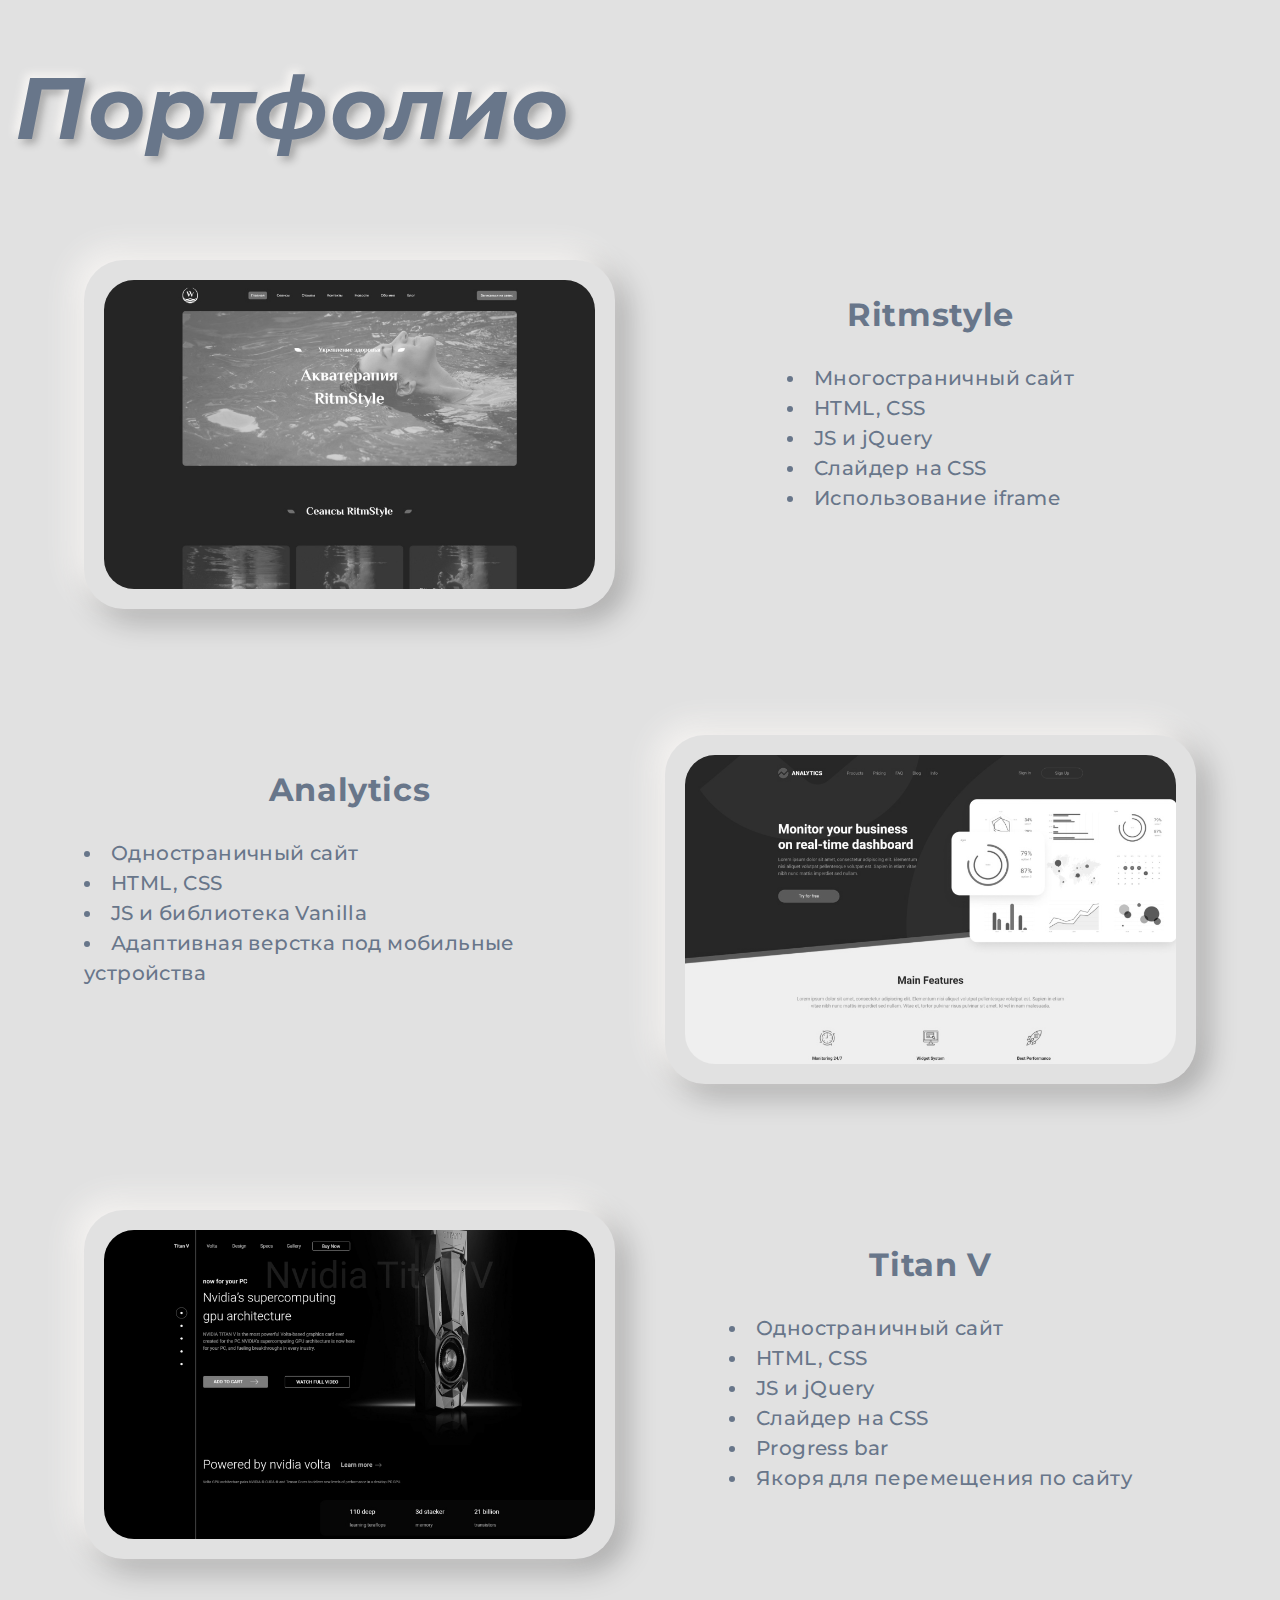
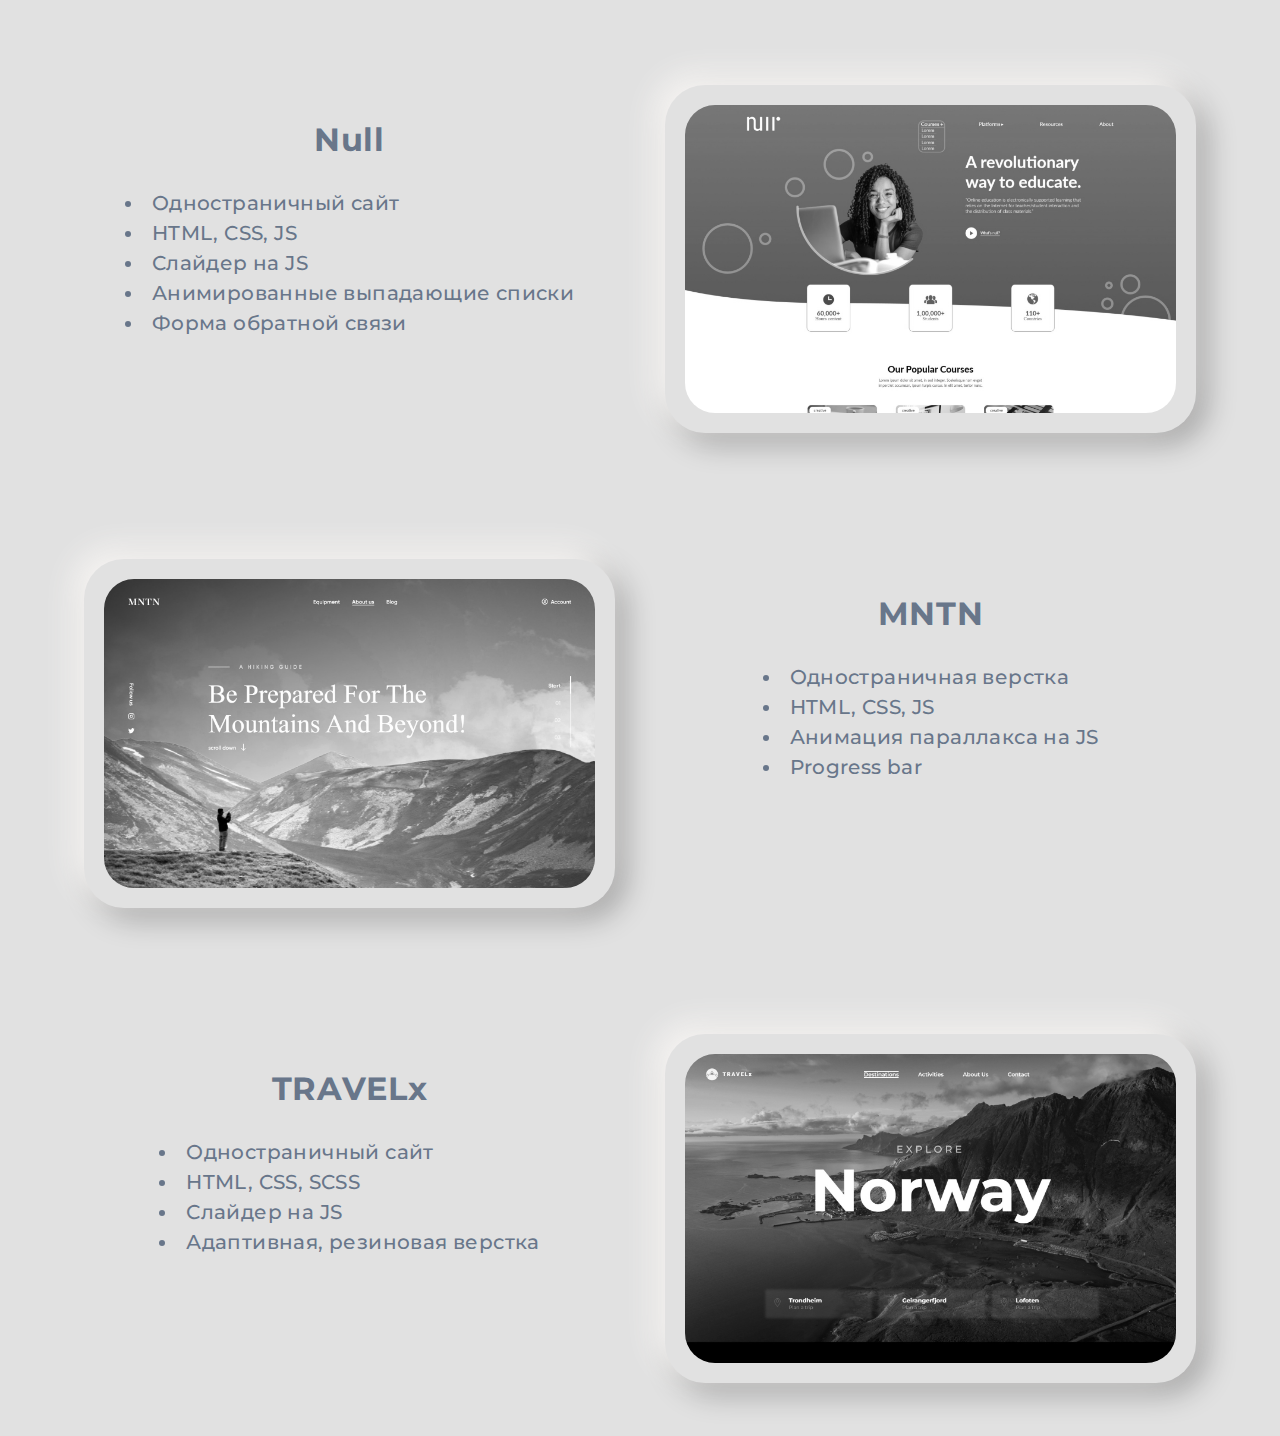
==== portf.html @ 8d1ea8f4 "add second page with portfolio" ====
<!DOCTYPE html>
<html lang="en">
<head>
    <meta charset="UTF-8">
    <link rel="stylesheet" href="css/style.css">
	<link rel="stylesheet" href="img/portfolio/style.css">
	<link rel="stylesheet" href="css/light-theme.css" id="style_theme">
	<link rel="icon" href="img/favicon.ico" type="image/x-icon">
	<link rel="preconnect" href="https://fonts.googleapis.com">
	<link rel="preconnect" href="https://fonts.gstatic.com" crossorigin>
	<link href="https://fonts.googleapis.com/css2?family=Montserrat:ital,wght@0,100;0,200;0,300;0,400;0,500;0,600;0,700;1,700&display=swap" rel="stylesheet">
	<meta name="viewport" content="width=device-width, initial-scale=1.0">
    <title>Баланюк Никита - Портфолио</title>
    <style>
        .title{
            text-align: center;
        }
        .subtitle{
            margin: 0 auto;
            text-align: left;
        }
        .subtitle li{
            list-style: inside;
        }
        .portf__desc{
            padding: 0;
            text-align: center;
            display: flex;
            flex-direction: column;
            align-items: center;
        }
        .portf__card::before{
            background: none;
        }
    </style>
</head>
<body>
    <div class="wrapper">
        <div class="container">
            <div class="portfolio">
                <div class="word">Портфолио</div>
                <div class="portf__frame">
                    <div class="portf__block">
                        <a href="https://balanyukfed.github.io/Ritmstyle/" class="portf__card" target="_blank">
                            
                        </a>
                        <div class="portf__desc">
                            <div class="title">
                                Ritmstyle
                            </div>
                            <!-- <span class="subtitle"> -->
                               <ul class="subtitle">
                                <li>Многостраничный сайт</li>
                                <li>HTML, CSS</li>
                                <li>JS и jQuery</li>
                                <li>Слайдер на CSS</li>
                                <li>Использование iframe</li>
                               </ul>
                            <!-- </span> -->
                        </div>
                    </div>
                    <div class="portf__block">
                        <a href="https://balanyukfed.github.io/Analytics/" class="portf__card" target="_blank">
        
                        </a>
                        <div class="portf__desc">
                            <div class="title">
                                Analytics
                            </div>
                            <ul class="subtitle">
                                <li>Одностраничный сайт</li>
                                <li>HTML, CSS</li>
                                <li>JS и библиотека Vanilla</li>
                                <li>Адаптивная верстка под мобильные устройства</li>
                            </ul>
                        </div>
                    </div>
                    <div class="portf__block">
                        <a href="https://balanyukfed.github.io/TitanV/" class="portf__card" target="_blank">
                            
                        </a>
                        <div class="portf__desc">
                            <div class="title">
                                Titan V
                            </div>
                            <ul class="subtitle">
                                <li>Одностраничный сайт</li>
                                <li>HTML, CSS</li>
                                <li>JS и jQuery</li>
                                <li>Слайдер на CSS</li>
                                <li>Progress bar</li>
                                <li>Якоря для перемещения по сайту</li>
                            </ul>
                        </div>
                    </div>
                    <div class="portf__block">
                        <a href="https://balanyukfed.github.io/Null/" class="portf__card" target="_blank">
                            
                        </a>
                        <div class="portf__desc">
                            <div class="title">
                                Null
                            </div>
                            <ul class="subtitle">
                                <li>Одностраничный сайт</li>
                                <li>HTML, CSS, JS</li>
                                <li>Слайдер на JS</li>
                                <li>Анимированные выпадающие списки</li>
                                <li>Форма обратной связи</li>
                            </ul>
                        </div>
                    </div>
                    <div class="portf__block">
                        <a href="" class="portf__card" target="_blank">
                            
                        </a>
                        <div class="portf__desc">
                            <div class="title">
                                MNTN
                            </div>
                            <ul class="subtitle">
                                <li>Одностраничная верстка</li>
                                <li>HTML, CSS, JS</li>
                                <li>Анимация параллакса на JS</li>
                                <li>Progress bar</li>
                            </ul>
                        </div>
                    </div>
                    <div class="portf__block">
                        <a href="https://balanyukfed.github.io/TRAVELx/" class="portf__card" target="_blank">
                            
                        </a>
                        <div class="portf__desc">
                            <div class="title">
                                TRAVELx
                            </div>
                            <ul class="subtitle">
                                <li>Одностраничный сайт</li>
                                <li>HTML, CSS, SCSS</li>
                                <li>Слайдер на JS</li>
                                <li>Адаптивная, резиновая верстка</li>
                            </ul>
                        </div>
                    </div>
                </div>
            </div>
        </div>
    </div>
<script type="text/javascript" src="js/portf.js"></script>
</body>
</html>
---- css/style.css ----
@import url("../icons/style.css");
@import url("../figures/style.css");
/* @import url("../img/portfolio/style.css"); */
*,*:before,*:after, path, circle{
	transition: background 0.6s ease, box-shadow 0.6s ease, filter 0.6s ease, stroke 0.6s ease;
}
* {
	padding: 0;
	margin: 0;
	border: 0;
	letter-spacing: 0.02em;
}
*,*:before,*:after{
	-moz-box-sizing:  border-box;
	-webkit-box-sizing:  border-box;
	box-sizing:  border-box;
}
:focus,:active{outline: none;}
a:focus,a:active{outline: none;}

nav,footer,header,aside{display: block;}

html, body{
	height: 100%;
	width: 100%;
	font-size: 100%;
	line-height: 1;
	font-style: 14px;
	-ms-text-size-adjust: 100%;
	-moz-text-size-adjust: 100%;
	-webkit-text-size-adjust: 100%;
	font-family: /*'Averta Demo PE',*/'Montserrat', sans-serif;
	font-size: 18px;
	color: #fff;
}

	input, button, textarea{font-family: inherit;}

	input::-ms-clear{display: none;}
	button{cursor: pointer;}
	button::-moz-focus-inner{padding: 0;border: 0;}
	a, a:visited{text-decoration: none;}
	a:hover{text-decoration: none;}
	ul li{list-style: none;}
	img{vertical-align: top;}

	h1,h2,h3,h4,h5,h6{font-size: inherit;font-weight: 400;}			

	.wrapper {
		min-height: 100%;
		overflow: hidden;
		font-family: 'Montserrat', sans-serif;
		font-size: 18px;
		color: var(--text-color);
		width: 100%;
		background: var(--main-color);
		z-index: 30;
	}
	.big-container{
		width: 100vw;
		height: auto;
		position: relative;
		background: var(--main-color);
		z-index: 2;
		margin-top: 100vh;
	}
	.container{
		padding: 15px 15px 0 15px;
		margin: 0 auto;
		max-width: 1440px;
		display: flex;
		position: relative;
	}

	::-webkit-scrollbar {
		width: 15px;
		background-color: var(--main-color);
		transition: background-color 0.6s ease;
	}
	::-webkit-scrollbar-thumb {
		border-radius: 5px;
		background-color: var(--contrast-color);
		transition: background-color 0.6s ease;
	}
	::-webkit-scrollbar-track {
		box-shadow: inset -3px -3px 6px var(--light-shadow-color), inset 3px 3px 6px var(--dark-shadow-color);
	  }
/*===========================Header==============================*/
header{
	width: 100%;
	height: 100vh;
	position: fixed;
	z-index: 1;
	opacity: 1;
	transition: opacity 1s ease;
}
header .container{
	align-items: center;
	justify-content: center;
	height: 100vh;
}
.logo{
	position: absolute;
	animation: logoSwap 2s ease 3s forwards;
}
.logo_shadow{
	stroke-dashoffset: 3000;
	stroke-dasharray: 3000;
	animation: logo 3s ease 0.5s forwards;
	filter: drop-shadow(-13px -13px 18px var(--light-shadow-color)) drop-shadow(18px 18px 18px var(--dark-shadow-color));
}
@keyframes logo{
	0%{
		stroke-dashoffset: 3000;
	}
	100%{
		stroke-dashoffset: 0;
	}
}
@keyframes logoSwap{
	to{
		transform: translateX(20vw);
		transition: transform 1s ease;
	}
}
.main_block{
	height: 1100px;
	width: 100%;
	background: #fff;
}
nav{
	position: fixed;
	z-index: 50;
	width: 100vw;
	height: 70px;
	display: flex;
	align-items: center;
	justify-content: end;
	padding-right: 84px;

}
.nav_link{
	max-width: 450px;
	width: 100%;
	height: fit-content;
	display: flex;
	justify-content: space-between;
	align-items: center;
	flex-grow: 1;
	opacity: 0;
	visibility: hidden;
	animation: nav_animation 2s ease 3s forwards;
}
.nav_active{
	box-shadow: 
	-2px -3px 8px var(--light-shadow-color), 
	4px 4px 7px var(--dark-shadow-color), 
	inset 0px 0px 0px var(--light-shadow-color-hidden), 
	inset 0px 0px 0px var(--dark-shadow-color-hidden);
	background: var(--main-color);
}
@keyframes nav_animation{
	to{
		opacity: 1;
		visibility: visible;
	}
}
.nav_link>div:not(:last-child){
	cursor: pointer;
	color: var(--text-color);
	font-weight: 600;
	display: block;
	position: relative;
	transition: all 0.6s ease;
	overflow: hidden;
	width: fit-content;
	padding: 4px 8px;
	background: var(--main-color);
	box-shadow: 
	-2px -3px 8px var(--light-shadow-color), 
	4px 4px 7px var(--dark-shadow-color), 
	inset 0px 0px 0px var(--light-shadow-color-hidden), 
	inset 0px 0px 0px var(--dark-shadow-color-hidden);
	border-radius: 10px;
	height: 30px;
	line-height: 22px;
}
.nav_link>div:not(:last-child):hover{
	color: var(--contrast-color);
	box-shadow: 
	0px 0px 0px var(--light-shadow-color-hidden), 
	0px 0px 0px var(--dark-shadow-color-hidden), 
	inset -2px -2px 3px var(--light-shadow-color), 
	inset 2px 2px 3px var(--dark-shadow-color);
}
#theme{
	display: flex;
	position: relative;
	width: 67px;
	height: 30px;
	align-items: center;
	background: var(--main-color);
	border-radius: 10px;
	box-shadow: 
	inset -2px -2px 2px var(--light-shadow-color), 
	inset 2px 2px 2px var(--dark-shadow-color);
}
#theme::after{
	content: '';
	margin: 0 auto;
	width: 53px;
	height: 6px;
	background: var(--main-color);
	border-radius: 10px;
	box-shadow: 
	inset -2px -2px 2px var(--light-shadow-color), 
	inset 2px 2px 2px var(--dark-shadow-color);
}
.theme__btn{
	display: flex;
	align-items: center;
	justify-content: center;
	position: absolute;
	height: 100%;
	width: 30px;
	left: 0%;
	border-radius: 10px;
	background: var(--main-color);
	box-shadow: 
	inset 3px 3px 4px var(--light-shadow-color), 
	inset -3px -3px 4px var(--dark-shadow-color);
	z-index: 3;
	transition: all 0.6s ease;
	cursor: pointer;
}
.social{
	display: flex;
	flex-direction: column;
	position: fixed;
	right: 61px;
	top: 50%;
	transform: translateY(-50%);
	justify-content: center;
	align-items: center;
	z-index: 3;
}
.social a:not(:last-child){
	margin-bottom: 25px;
}
.social a svg{
	transition: all .5s ease;
	filter: drop-shadow(-2px -2px 2px var(--light-shadow-color)) drop-shadow(2px 2px 2px var(--dark-shadow-color));
}
.header_info{
	position: absolute;
	height: auto;
	left: 56px;
	z-index: 2;
}
.header_info span{
	font-weight: 700;
	font-size: 24px;
	line-height: 29px;
	color: var(--contrast-color);
	margin-left: 3px;
}
.header_info span:nth-child(3){
	font-weight: 500;
	color: var(--text-color);
	display: block;
	margin-top: 10px;
	font-size: 20px;
}
.header_info h1{
	font-weight: 700;
	font-size: 64px;
	opacity: 95%;
	text-align: left;
	line-height: 78px;
	color: var(--text-color);
}
.button_header{
	cursor: pointer;
    width: max-content;
    height: 44px;
    padding-right: 25px;
	background:  var(--main-color);
	box-shadow: 
	-4px -5px 14px var(--light-shadow-color), 
	7px 7px 14px var(--dark-shadow-color),
	inset 0px 0px 0px var(--light-shadow-color-hidden), 
	inset 0px 0px 0px var(--dark-shadow-color-hidden);
	border-radius: 15px;
	position: relative;
	top: 46px;
	transition: all 0.6s ease;
	display: flex;
	align-items: center;
}
.header_info .header_info_block{
	opacity: 0;
	animation: nav_animation 2s ease-in-out 4s forwards;
}
.button_header span{
	display: block;
	font-size: 15px;
	font-weight: 700;
	margin-left: 15px;
	line-height: 44px;
	color: var(--text-color);
}
.button_header:hover, .button_header:active{
	box-shadow:
	0px 0px 0px var(--light-shadow-color-hidden), 
	0px 0px 0px var(--light-shadow-color-hidden), 
	inset -3px -3px 5px var(--light-shadow-color), 
	inset 3px 3px 5px var(--dark-shadow-color);
}
.button_header:hover .icon_arrow-next{
	transform: translateX(10px);
}
.figures{
	width: 100%;
	height: 100vh;
	position: absolute;
	opacity: 0;
	animation: nav_animation 2s ease 3.5s /*13.5s*/ forwards;
}
.figure{
	position: absolute;
	z-index: 0;
	transition: ease;
}
.figure:nth-child(1){
	top: 10%;
	left: 15%;
	color: var(--contrast-color);
}
.figure:nth-child(2){
	top: 40%;
	left: 60%;
}
.figure:nth-child(3){
	top: 23%;
	left: 90%;
	color: var(--contrast-color);
}
.figure:nth-child(4){
	top: 89%;
	left: 10%;
}
.figure:nth-child(5){
	top: 5%;
	left: 50%;
}
.figure:nth-child(6){
	top: 67%;
	left: 80%;
	color: var(--contrast-color);
}
.figure:nth-child(7){
	top: 80%;
	left: 40%;
}
.figure:nth-child(8){
	top: 95%;
	left: 90%;
	
}
.figure:nth-child(9){
	top: 40%;
	left: 40%;
	color: var(--contrast-color);
}
.figure:nth-child(10){
	top: 50%;
	left: 5%;
	color: var(--contrast-color);
}

	/*===============================================================*/
	.main_block{
		width: 100%;
		height: 100%;
		z-index: 2;
		background: var(--main-color);
		display: flex;
		flex-direction: column;
		align-items: center;
	}
	/*===============================================================*/

	/*==========================About me=============================*/
	.aboutMe{
		width: 100%;
		height: 1500px;
		position: relative;
	}
	.word{
		transition: 1s ease;
		opacity: 0;
		margin-top: 50px;
		font-style: italic;
		font-size: calc(4*var(--ratio));
		font-weight: 700;
		color: var(--text-color);
		text-shadow: -4px -4px 8px var(--light-shadow-color), 4px 4px 8px var(--dark-shadow-color);
	}
	@keyframes word1_anim{
		to{
			stroke-dashoffset: 0;
		}
	}
	.photo{
		width: 238px;
		height: 238px;
		background: var(--main-color);
		border-radius: 50%;
		margin: 20px auto 0px;
		z-index: 4;
		position: relative;
		overflow: hidden;
		opacity: 0;
		box-shadow:
		0px 0px 0px var(--light-shadow-color), 
		0px 0px 0px var(--dark-shadow-color);
}
	
	.photo img{
		width: 88%;
		position: absolute;
		bottom: -8%;
		left: 50%;
		transform: translateX(-50%);
	}
	.card{
		background: var(--main-color);
		backdrop-filter: blur(8px);
		border-radius: 30px;
		z-index: 3;
		display: flex;
		flex-direction: column;
		align-items: center;
		padding: 0 47px 35px 47px;
		position: absolute;
		font-size: 20px;
		line-height: 30px;
		font-weight: 500;
		transition: opacity 1s ease, background 0.6s ease, box-shadow 0.6s ease;
		opacity: 0;
		box-shadow: 
		inset 0px 0px 0px var(--light-shadow-color), 
		inset 0px 0px 0px var(--dark-shadow-color);
	}
	.pers_inf{
		max-width: 555px;
		height: 457px;
		left: 93px;
		top: 430px;
	}
	.title{
		margin-top: 35px;
		font-weight: 700;
		font-size: 32px;
		line-height: 39px;
		text-align: center;
		margin-bottom: 29px;
	}
	.card span{
		margin-bottom: 30px;
	}
	.card li{
		line-height: 30px;
		font-weight: 500;
	}
	.card li:not(:last-child){
		margin-bottom: 30px;
	}
	.me{
		max-width: 555px;
		height: 398px;
		/* height: auto; */
		right: 93px;
		top: 630px;
	}
	.solid_vert{
		width: 16px;
		height: 322px;
		background: var(--main-color);
		margin: 0 auto;
		z-index: 4;
		position: absolute;
		left: 50%;
		top: 595px;
		transform: translateX(-50%);
		border-radius: 20px;
		box-shadow: 
		inset -4px -4px 8px var(--light-shadow-color), 
		inset 4px 4px 8px var(--dark-shadow-color);
	}
	.solid_hor{
		position: absolute;
		width: 30vw;
		height: 16px;
		top: -60px;
		z-index: 4;
		left: 50%;
		transform: translateX(-50%);
		background: var(--main-color);
		border-radius: 20px;
		box-shadow: 
		inset -4px -4px 8px var(--light-shadow-color), 
		inset 4px 4px 8px var(--dark-shadow-color);
	
	}
	.skills.card{
		height: fit-content;
		width: fit-content;
		left: 50%;
		transform: translateX(-50%);
		top: 730px;
		padding: 0 40px 20px 40px;
		position: relative;
	}
	.skills .title{
		width: 100%;
		display: block;
		white-space: nowrap;
	}
	.about_list{
		display: flex;
		justify-content: space-between;
		width: 100%;
		gap: 5vw;
	}
	.back_about:first-child{
		opacity: 90%;
		position: absolute;
		right: -500px;
		top: 500px;
	}
	.back_about:nth-child(2){
		opacity: 90%;
		position: absolute;
		left: -280px;
		top: 350px;
	}
	@media (min-width: 481px) and (max-width: 1440px){
		.aboutMe{
			height: fit-content;
		}
		.for_adopt{
			display: flex;
			flex-direction: column;
			width: 80%;
			margin: 20px auto 0;
			align-items: center;
		}
		.card{
			position: static;
			margin-bottom: 30px;
			height: fit-content;
			width: fit-content;
		}
		.skills.card{
			transform: translate(0);
			position: static;
		}
		.solid_vert,.solid_hor{
			display: none;
		}
	}
	@media (min-width: 481px) and (max-width: 990px){
		.skills .title {
			white-space: inherit;
		}
		.skills ul:first-child {
			margin-right: 14px;
		}	
	}
	@media (max-width: 480px){
		.aboutMe{
			margin-top: 0px;
			height: fit-content;
		}
		/* .word{
			transform: scale(0.5);
			margin-left: -120px;
			margin-top: 0px;
		} */
		.for_adopt{
			display: flex;
			flex-direction: column;
			width: 80%;
			margin: 0 auto;
			align-items: center;
		}
		.card{
			position: static;
			margin-bottom: 30px;
		}
		.skills.card{
			transform: translateX(0);
			top: 0;
			left: auto;
		}
		.solid_vert,.solid_hor, .me{
			display: none;
		}
		.photo{
			width: 180px;
			height: 180px;
			margin-bottom: 20px;
		}
		.card{
			height: fit-content;
			font-size: 16px;
			padding: 0 30px 35px 30px;
		}
		.card .title{
			font-size: 24px;
			line-height: 130%;
			margin: 20px 0px 25px 0;
		}
		.card span{
			margin-bottom: 15px;
			text-align: center;
			line-height: 140%
		}
		.card li {
			line-height: 140%;
			font-weight: 500;
		}
		.card li:not(:last-child) {
			margin-bottom: 15px;
		}
		.tringle_about{
			position: absolute;
			top: 32%;
			left: -60%;
			z-index: 1;
		}
		.tringle_about img{
			transform: scale(0.7) rotate(20deg);
		}
		.circle_about{
			position: absolute;
			top: 45%;
			right: -60%;
			z-index: 1;
		}
		.circle_about img{
			transform: scale(0.5);
		}
		.skills.card {
			height: fit-content;
			width: fit-content;
		}
		.skills .title {
			white-space: inherit;
		}
		.about_list {
			flex-direction: column;
		}
		.skills ul:first-child {
			margin-bottom: 14px;
		}	
	}
	/*===============================================================*/

	/*==========================Qualities============================*/
	.qualities{
		position: relative;
		margin-top: 50px;
		padding: 0px 0px 100px;
		height: fit-content;
		width: 100%;
		display: flex;
		flex-direction: column;
		align-items: center;
		justify-content: start;
	}
	.qualities::before,.qualities::after{
		content: '';
		position: absolute;
		bottom: 0;
		right: 0;
		width: 60vw;
		height: 13px;
		border-radius: 10px;
		box-shadow: 
		-5px -5px 10px var(--light-shadow-color), 
		5px 5px 10px var(--dark-shadow-color);
	}
	.qualities::before{
		top: 0;
		left: 0;
	}
	.qualities__blocks{
		width: 100%;
		height: 1000px;
		margin-top: 60px;
		padding: 0 200px;
		display: flex;
		flex-direction: column;
		align-items: center;
	}
	.qualities__block{
		width: 100%;
		height: calc(100% / 3);
		display: flex;
		align-items: start;
		justify-content: start;
		margin-top: 20px;
		margin-bottom: 20px;
		position: relative;
	}
	.qualities__block:nth-child(2n)>.qualities__figure{
		left: auto;
		right: 0;
	}
	.qualities__block:nth-child(2n)>.qualities__img{
		left: auto;
		right: 240px;
	}
	.qualities__block:nth-child(2n)>.qualities__info{
		left: auto;
		right: -120px;
	}
	.qualities__block:last-child>.qualities__img{
		top: 125px;
		left: 250px;
	}
	.qualities__img{
		opacity: 0;
		position: absolute;
		top: 110px;
   		left: 240px;
		filter: drop-shadow(-4px -4px 4px var(--light-shadow-color)) drop-shadow(4px 4px 4px var(--dark-shadow-color));
		transition: opacity ease 0.6s 1s;
	}
	.qualities__figure{
		position: absolute;
		left: 0;
		top: 0;
		stroke-dashoffset: 700;
		stroke-dasharray: 700;
		/* animation: qualities 2s ease 3s forwards; */
		filter: drop-shadow(-10px -10px 10px var(--light-shadow-color)) drop-shadow(10px 10px 10px var(--dark-shadow-color));
	}
	.qualities__info{
		opacity: 0;
		position: absolute;
		left: -120px;
    	top: 130px;
		width: 295px;
		height: auto;
		transition: opacity ease 0.6s 1s;
	}
	.qualities__title{
		font-weight: 700;
		font-size: 32px;
		/* font-size: calc(1.5 * var(--ratio)); */
		text-align: center;
		margin-bottom: 15px;
	}
	.qualities__subtitle{
		font-weight: 500;
		font-size: 20px;
		/* font-size: calc(1 * var(--ratio)); */
		text-align: center;
		line-height: 30px;
	}

	@keyframes qualities{
		0%{
			stroke-dashoffset: 700;
		}
		100%{
			stroke-dashoffset: 0;
		}
	}
	
/*===============================================================*/

/*==========================Portfolio============================*/
.portfolio{
	width: 100%;
	height: auto;
}
.portf__frame{
	margin: 55px auto 0;
	width: 100%;
	height: auto;
	position: relative;
	display: flex;
	flex-direction: column;
	align-items: center;
	gap: 20px;
}
.portf__block{
	width: 100%;
	padding: 53px 69px;
	display: flex;
	flex: 1 1 100%;
	justify-content: space-between;
	align-items: start;
	flex-wrap: nowrap;
	gap: 50px;
	transition: opacity 1s ease;
	opacity: 0;
}
.portf__block:nth-child(2n)>.portf__card{
	order: 1;
}
.portf__card{
	width: 50%;
	height: calc(16*var(--ratio));
	/* height: 390px; */
	background: var(--main-color);
	border-radius: 40px;
	position: relative;
	box-shadow: 
	0px 0px 0px var(--light-shadow-color), 
	0px 0px 0px var(--dark-shadow-color);
	transition: box-shadow 0.6s ease, opacity 1s ease, background 0.6s ease;
	opacity: 0;
	
}
.portf__card::before,
.portf__card::after{
	content: '';
	top: 15px;
	bottom: 15px;
	left: 15px;
	right: 15px;
	position: absolute;
	background: var(--main-color);
	z-index: 12;
	display: flex;
	justify-content: center;
	align-items: center;
	opacity: 1;
    transition: opacity 0.6s ease 15s, background 0.6s ease, filter 0.6s ease;
}
.portf__card::after{
	z-index: 10;
	/* background: var(--contrast-color); */
	filter: grayscale(1);
	border-radius: 30px;
	top: 20px;
	bottom: 20px;
	left: 20px;
	right: 20px;
}
.portf__block:nth-child(1) .portf__card::after{
	background-image: url("../img/portfolio/img1.jpeg");
	background-size: cover;
}
.portf__card:hover::after{
	filter: grayscale(0.2);
}
.portf__block:nth-child(2) .portf__card::after{
	background: url("../img/portfolio/img2.jpeg");
	background-size: cover;
}
.portf__block:nth-child(3) .portf__card::after{
	background: url("../img/portfolio/img3.jpeg");
	background-size: cover;
}
.portf__block:nth-child(4) .portf__card::after{
	background: url("../img/portfolio/img4.jpeg");
	background-size: cover;
}
.portf__block:nth-child(5) .portf__card::after{
	background: url("../img/portfolio/img5.jpeg");
	background-size: cover;
}
.portf__block:nth-child(6) .portf__card::after{
	background: url("../img/portfolio/img6.jpeg");
	background-size: cover;
}

.portf__card:hover::before {
	cursor: pointer;
	opacity: 0;
	transition: 0.5s ease;
	/* background: var(--contrast-color);
	mix-blend-mode: multiply; */
}

.portf__desc{
	width: 50%;
	padding: 0 5vw;
	text-align: center;
}
.subtitle{
	font-size: 20px;
	line-height: 30px;
	font-weight: 500;
}
.portf__frame .button_header{
	top: 0;
	margin-top: 20px;
}
/*=============================================================*/

/*=========================Effects=============================*/
.effects{
	width: 100%;
	height: auto;
	position: relative;
}
.effects__block{
	display: flex;
	margin: 55px 0;
	padding: 10px 50px;
	flex: 1 1 100%;
	justify-content: space-between;
	align-items: flex-start;
	gap: 20px;
	text-align: center;
}
.effects__desc{
	width: 100%;
	/* margin-top: 100px; */
	padding: 0 5vw 0 0;
	display: flex;
    flex-direction: column;
    align-items: center;
	gap: 4vh;
}
.effects__desc .title{
	margin-bottom: 0;
}
.effects__desc .button_header{
	top: 0;
}
.effects__cards{
	width: 100%;
	height: auto;
	/* background: var(--contrast-color ); */
	display: flex;
	flex-wrap: wrap;
	border-radius: 25px;
	overflow: hidden;
	box-shadow: 
	-15px -15px 30px var(--light-shadow-color), 
	15px 15px 30px var(--dark-shadow-color);
	transition: background 0.6s ease, box-shadow 0.6s ease;
	position: relative;
}
.effects__card{
	width: calc(100% / 5);
    height: calc(var(--ratio) * 20 / 5);
	background: var(--main-color);
	opacity: 1;
	transition: opacity 4s ease 8s, background 0.6s ease;
	position: relative;
	z-index: 5;
}
.effects__card:hover{
	opacity: 0;
	transition: 0s ease;
}
.effects__card::before{
	content: '';
	position: absolute;
	left: 50%;
	top: 50%;
	width: 0.1vmax;
	height: 1.3vmax;
	background: var(--text-color);
	border-radius: 10px;
	transform: translate(-50%,-50%);
}
.effects__card::after{
	content: '';
	position: absolute;
	left: 50%;
	top: 50%;
	width: 1.3vmax;
	height: 0.1vmax;
	background: var(--text-color);
	border-radius: 10px;
	transform: translate(-50%,-50%);
}
canvas{
	width: 100%;
	height: 100%;
	top: 0;
	left: 0;
	right: 0;
	bottom: 0;
	position: absolute;
  background: var(--contrast-color);
  z-index: 3;
}
/*=============================================================*/

/*==========================Social=============================*/
.social__blocks{
	margin-top: 100px;
	width: 100vw;
	height: calc(100vh - 150px);
	display: flex;
	align-items: start;
	justify-content: center;
	flex-wrap: wrap;
	position: relative;
	z-index: 30;
	overflow: hidden;
}
.social__block{
	width: calc(100vw + 10px);
	height: calc(100% / 4);
	padding: 0px 30vw 0px;
	display: flex;
	align-items: center;
	justify-content: start;
	position: relative;
	background: var(--main-color);
	box-shadow: 
	inset -8px -8px 20px var(--light-shadow-color), 
	inset 8px 8px 20px var(--dark-shadow-color);
	cursor: auto;
}
.social__block:nth-child(2n){
	justify-content: end;
}
.social__img_hover{
	height: calc((100vh - 200px) / 4 - 40px);
	width: calc((100vh - 200px) / 4 - 40px);
	display: flex;
	align-items: center;
	justify-content: center;
	background: var(--main-color);
	box-shadow: 
	0px 0px 0px var(--light-shadow-color), 
	0px 0px 0px var(--dark-shadow-color);
	border-radius: 25px;
}
.social__img_hover:hover{
	box-shadow: 
	-5px -5px 14px var(--light-shadow-color),
	7px 7px 10px var(--dark-shadow-color);
	cursor: pointer;
}
.social__img{
	position: relative;
	width: auto;
	height: 80%;
}

.social__block::before{
	content: '';
	width: 100%;
	height: 100%;
	top: 0;
	left: auto;
	right: 0;
	display: block;
	position: absolute;
	background: var(--main-color);
	z-index: 20;
	transition: 0.8s ease;
}
.social__block:nth-child(2n-1)::before{
	content: '';
	width: 100%;
	height: 100%;
	top: 0;
	left: 0;
	right: auto;
}
.social__block:nth-child(2n).social__block_active::before{
	width: 0%;
	left: 0;
}
.social__block:nth-child(2n-1).social__block_active::before{
	width: 0%;
	right: 0;
	left: auto;
}
@keyframes social__animation{
	to{
		transform: translateX(0px);
	}
}

/*===========================================================*/

/*=========================Footer============================*/
footer{
	margin-top: 30px;
	background: var(--main-color);
	width: 100%;
	height: fit-content;
	z-index: 1;
	padding: 70px 0px 46px;
	position: relative;
}
footer::before{
	content: '';
	position: absolute;
	display: block;
	top: 20px;
	left: 0;
	width: 105%;
	height: 20px;
	z-index: 10;	
	box-shadow: 
	inset -5px -5px 10px var(--light-shadow-color), 
	inset 5px 5px 15px var(--dark-shadow-color);
	background: var(--main-color);
}
footer .container{
	flex-direction: column;
	justify-content: space-between;
	align-items: center;
	height: 100%;
}
.footer_social{
	display: flex;
	width: 27%;
	justify-content: space-between;
}
#footer_data{
	color: var(--text-color);
	font-size: 18px;
	text-align: center;
	font-weight: 600;
	margin-bottom: 25px;
}

@media (max-width: 1240px) {
	.qualities__title, .title{
		font-size: calc(1.7 * var(--ratio));
	}
	/* .qualities__subtitle{
		font-size: calc(1 * var(--ratio));
	} */
	.portf__block{
		flex-direction: column;
		align-items: center;
		padding: calc(1 * var(--ratio));
	}
	.portf__card{
		order: 1;
		width: calc(33 * var(--ratio));
		height: calc(20 * var(--ratio));
	}
	.portf__desc{
		width: 90%;
		padding: 0;
	}
}

@media (max-width: 960px){
	.effects__block{
		flex-direction: column;
	}
	.effects__desc{
	width: 100%;
	}
	.portf__card.portf_portf1:before{
		font-size: calc(9 * var(--ratio)) !important;
	}
	.portf__card.portf_portf2:before,
	.portf__card.portf_portf3:before{
		font-size: calc(6 * var(--ratio)) !important;
	}
}


@media (max-width: 600px){
	.qualities__blocks{
		padding: 0px 3vw;
		height: 100%;
		min-height: 800px;
		max-height: 1000px;
	}
	.qualities__block{
		justify-content: center;
		flex: 1 0;
	}

	.qualities__figure{
		width: calc(20 * var(--ratio));
		/* height: calc(20 * var(--ratio)); */
		left: auto;
		top: auto;
		right: auto !important;
	}
	.qualities__block:nth-child(2n)>.qualities__img{
		left: auto;
		right: 52vw;
		top: 53%;
	}
	.qualities__block:last-child>.qualities__img{
		top: 53%;
		left: 52vw;
	}
	.qualities__img{
		top: 53%;
		left: 53vw;
		width: calc(4.5 * var(--ratio));
		height: calc(4.5 * var(--ratio));
	}
	.qualities__info{
		position: relative;
		left: 10px !important;
		right: 0 !important;
		top: 50px;
	}
	.qualities__subtitle{
		display: none;
	}
	
}

@media (max-width: 480px){
	@keyframes logoSwap{
		to{
			transform: translateX(0%) translateY(-30vh) scale(0.6);
			transition: transform 2s ease;
			opacity: 0.8;
		}	
		}
		.social,nav{
			display: none;
		}
		.header_info{
			top: 35vh;
			left: 50vw;
			transform: translateX(-50%);
		}
		.header_info .header_info_block{
			opacity: 0;
			animation: nav_animation 2s ease-in-out 3.5s forwards,
			header_info_animation 2s ease 3s forwards;
		}

		.portf__card{
			width: 90vw;
			height: 60vw;
		}
		.portf__card.portf_portf1:before{
			font-size: 26vw !important;
		}
		.portf__card.portf_portf2:before,
		.portf__card.portf_portf3:before{
			font-size: 16vw !important;
		}
	}
---- img/portfolio/style.css ----
@font-face {
  font-family: 'portfolio';
  src:  url('fonts/portfolio.eot?m8onym');
  src:  url('fonts/portfolio.eot?m8onym#iefix') format('embedded-opentype'),
    url('fonts/portfolio.ttf?m8onym') format('truetype'),
    url('fonts/portfolio.woff?m8onym') format('woff'),
    url('fonts/portfolio.svg?m8onym#portfolio') format('svg');
  font-weight: normal;
  font-style: normal;
  font-display: block;
}

.portf_portf1:before,
.portf_portf2:before,
.portf_portf3:before {
  /* use !important to prevent issues with browser extensions that change fonts */
  font-family: 'portfolio' !important;
  speak: never;
  font-style: normal;
  font-weight: normal;
  font-variant: normal;
  text-transform: none;
  line-height: 1;
    z-index: 12;

  /* Better Font Rendering =========== */
  -webkit-font-smoothing: antialiased;
  -moz-osx-font-smoothing: grayscale;
}

.portf__card.portf_portf1:before {
  content: "\e900";
  color: var(--text-color);
  font-size: 160px;
  /* font-size: calc(8 * var(--ratio)); */
}
.portf__card.portf_portf2:before {
  content: "\e901";
  color: var(--text-color);
   font-size: 100px;
   left: 20px;
   /* font-size: calc(5 * var(--ratio)); */
}
.portf__card.portf_portf3:before {
  content: "\e902";
  color: var(--text-color);
   font-size: 100px;
   /* font-size: calc(5 * var(--ratio)); */
}
---- css/light-theme.css ----
:root {
	--main-color: #e1e1e1 /*#E8E4E3 #E8EBED #EBF3FF*/;
	--text-color: #68768A;
	--placeholder-color: #A0ACBD;
	--contrast-color: #FF8A00;
	--dark-shadow-color: #0000004b /*#B4C1D5*/;
	--light-shadow-color:/*#faf9f8*/ #F8F6F4 /*#FFFFFF*/;
	--dark-shadow-color-hidden: #B4C1D500;
	--light-shadow-color-hidden: #FFFFFF00;
	--ratio: calc(1vh + 1vw);
	--border: #D7D1CF;
	--border-light: #D7D1CF99;
}
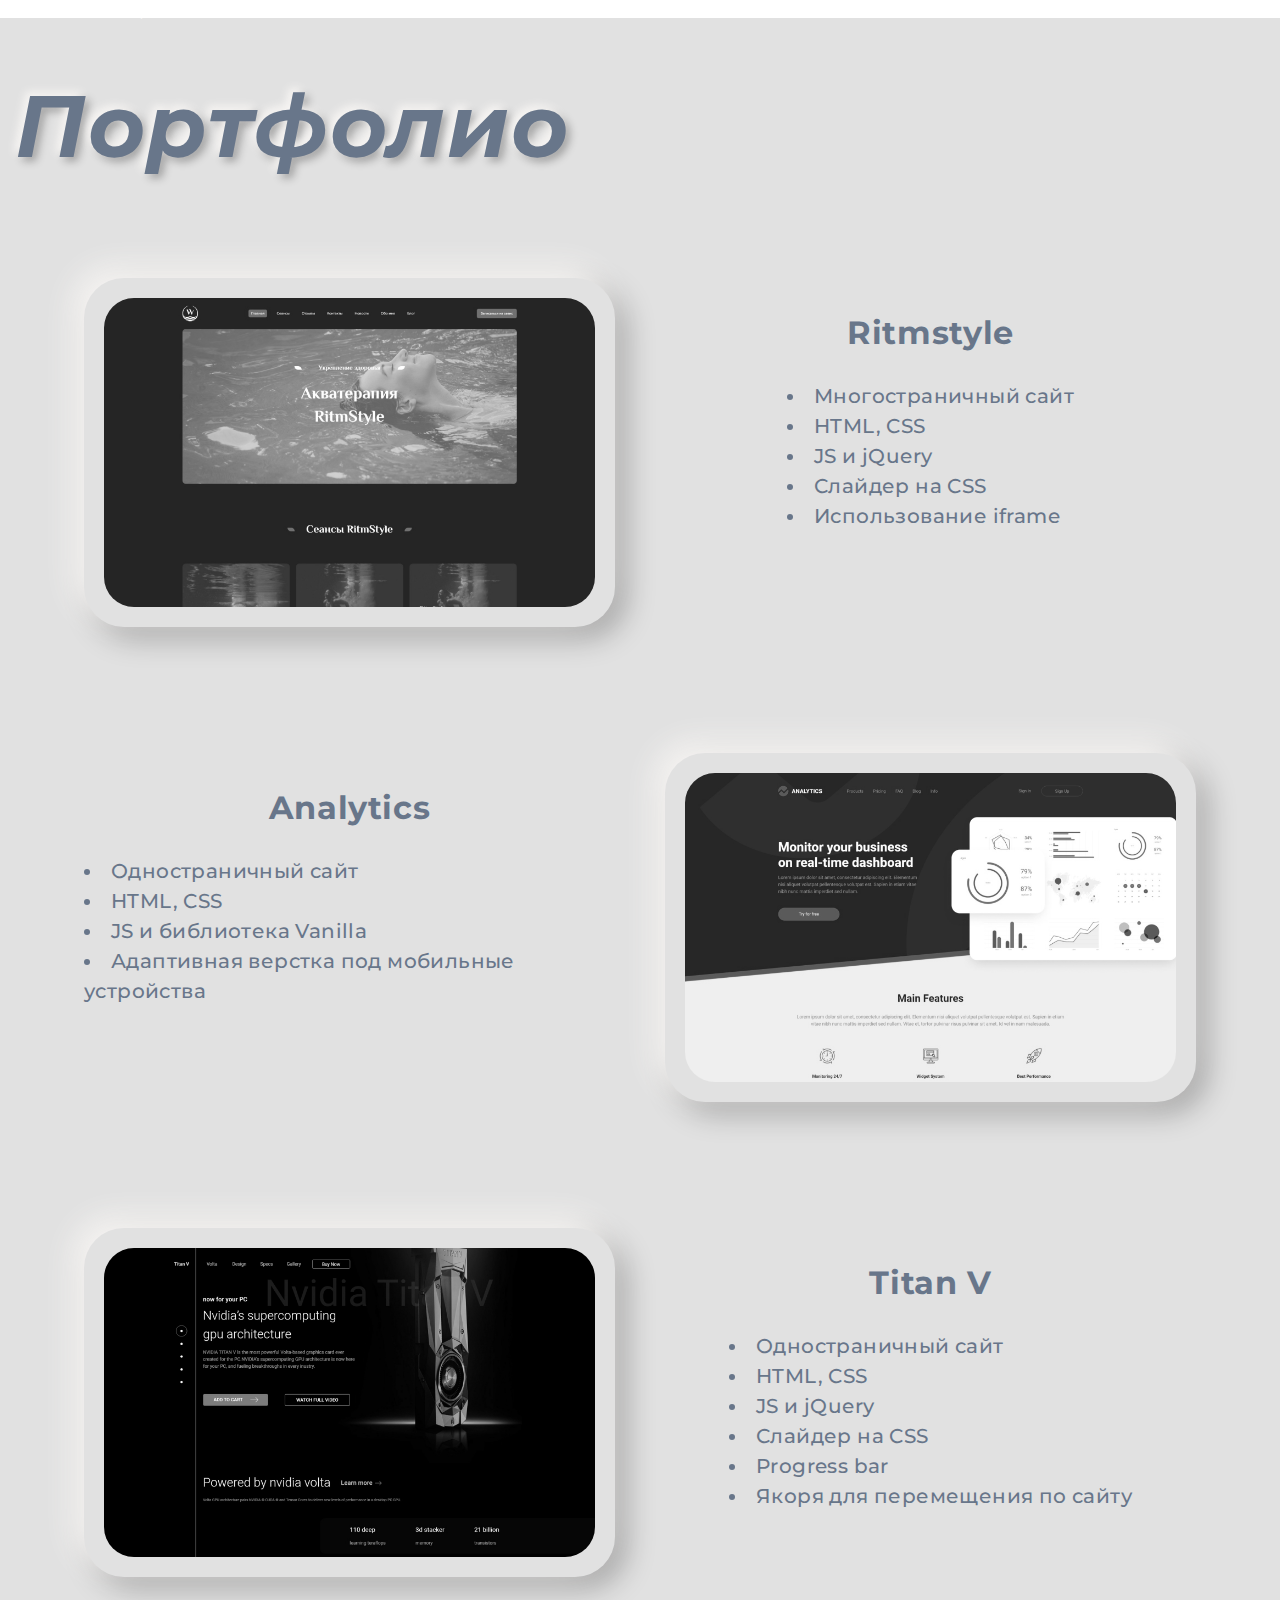
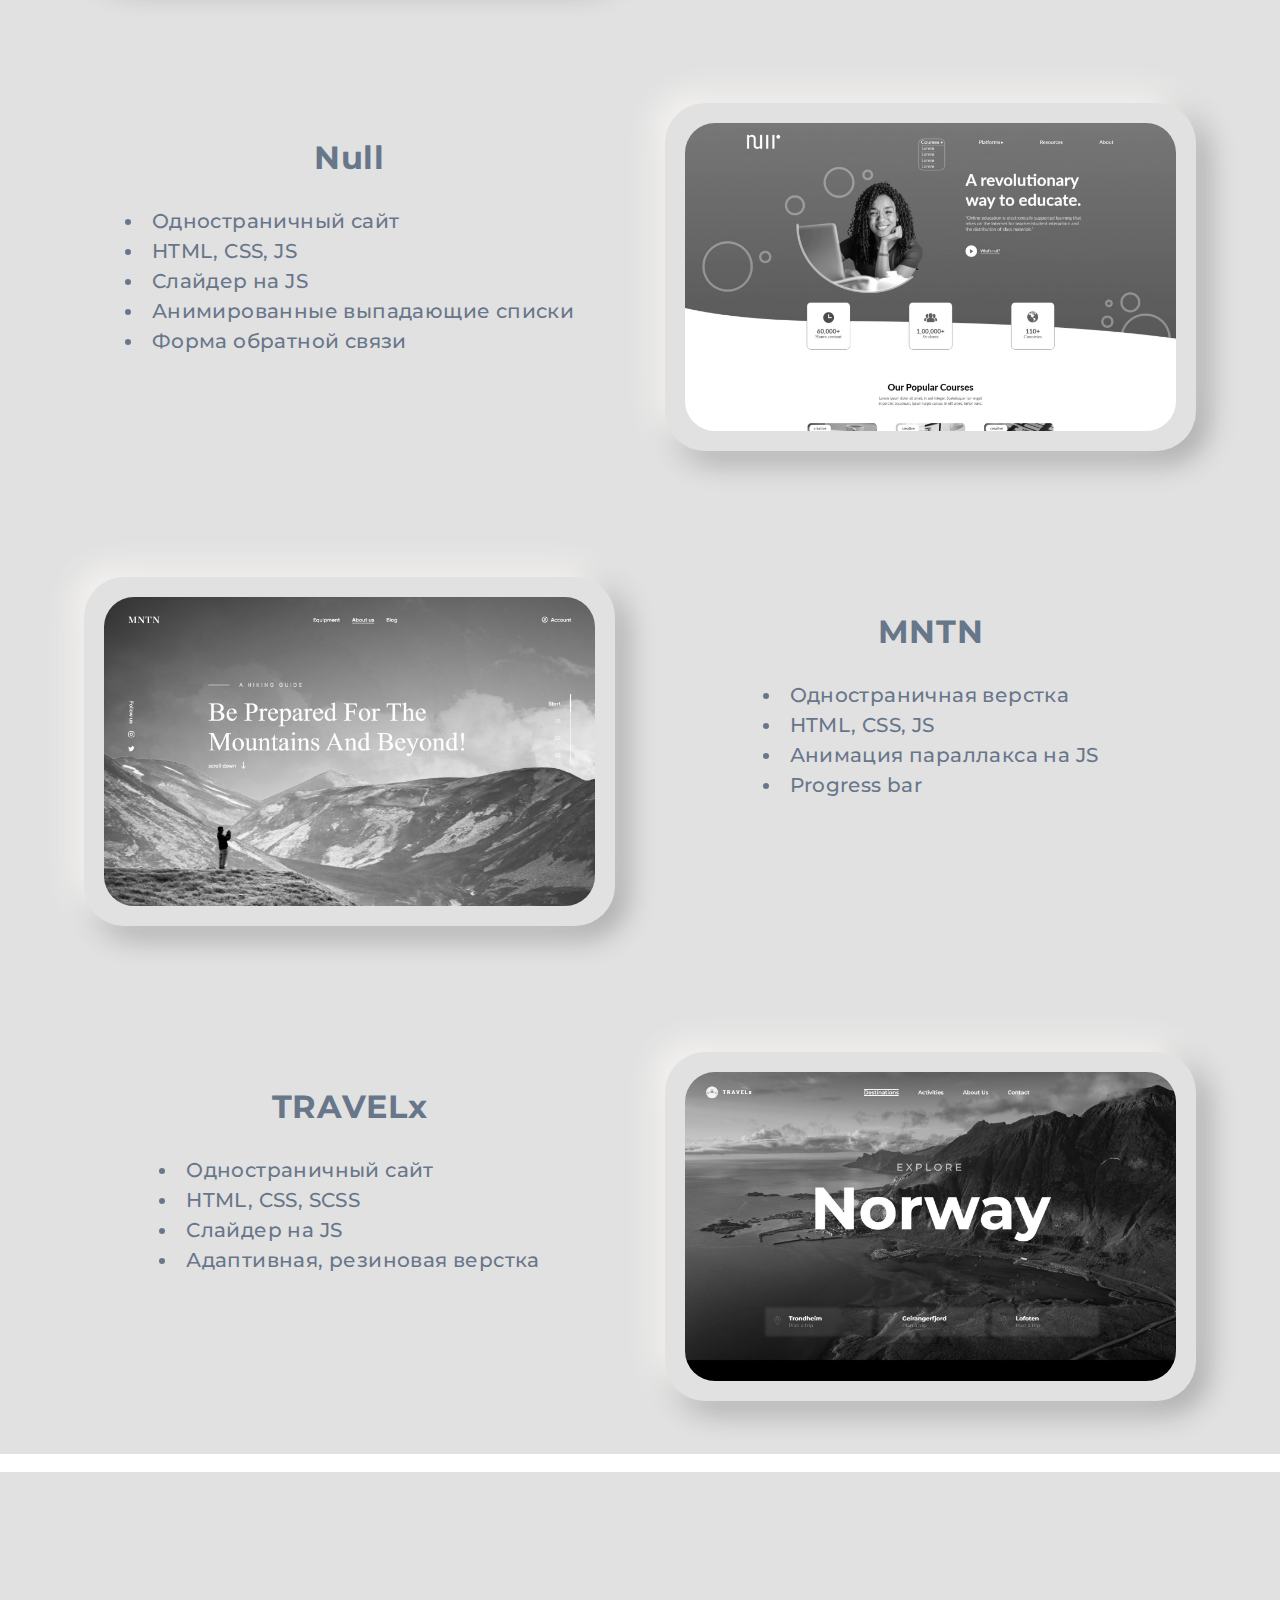
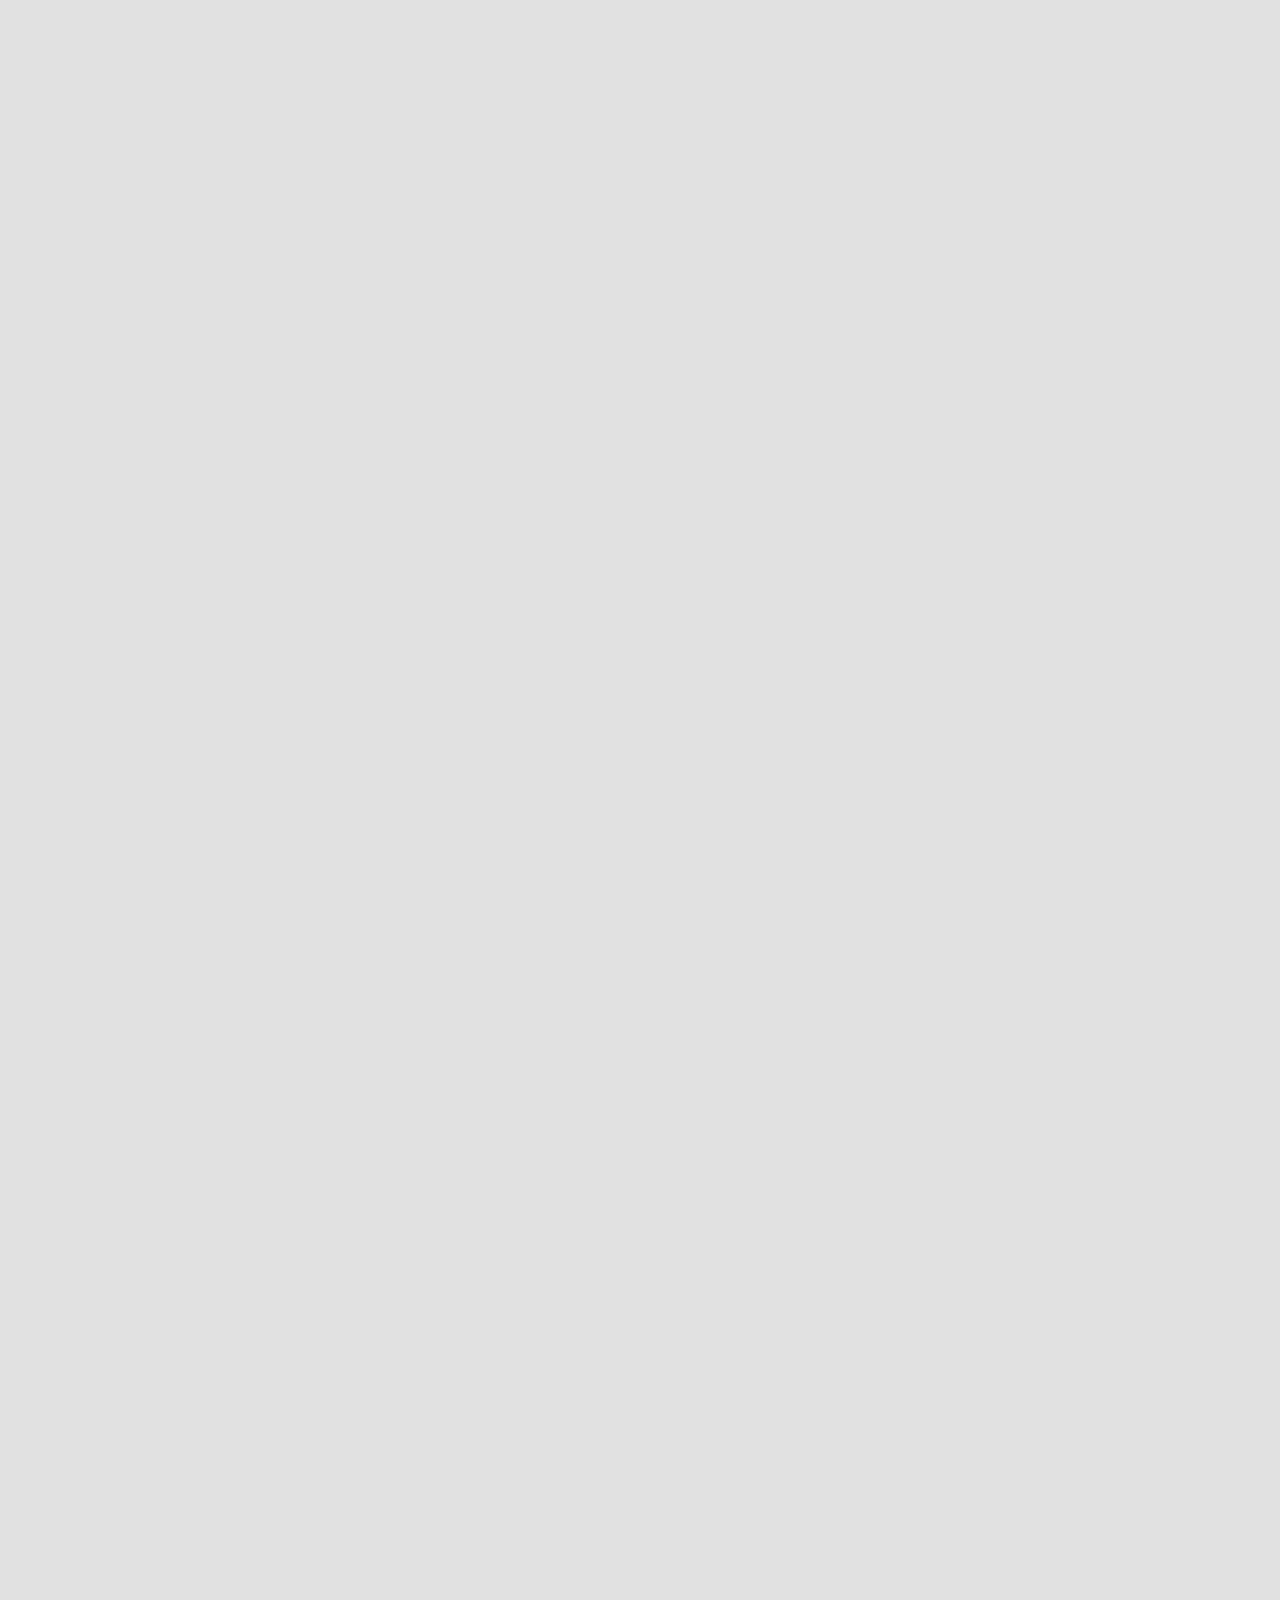
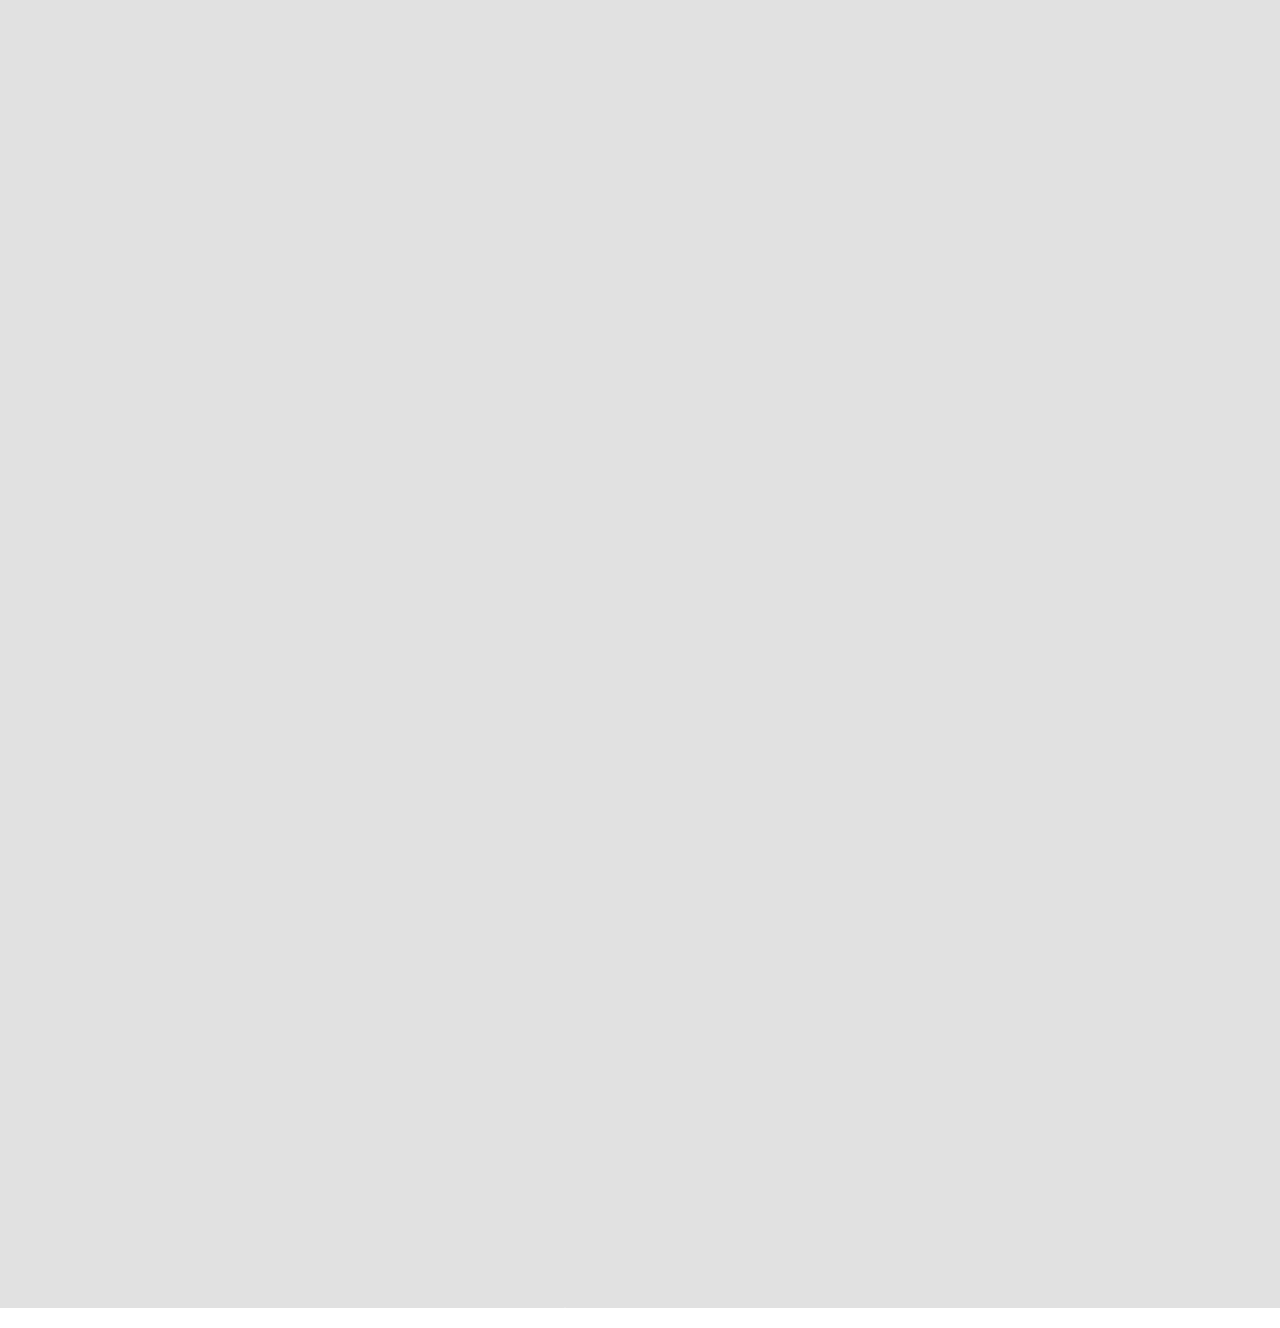
==== commit 5b1fe83a: "Add files via upload" ====
--- a/portf.html
+++ b/portf.html
@@ -1,3 +1,4 @@
+<<<<<<< HEAD:portf.html
 <!DOCTYPE html>
 <html lang="en">
 <head>
@@ -148,4 +149,156 @@
     </div>
 <script type="text/javascript" src="js/portf.js"></script>
 </body>
+=======
+<!DOCTYPE html>
+<html lang="en">
+<head>
+    <meta charset="UTF-8">
+    <link rel="stylesheet" href="../css/style.css">
+	<link rel="stylesheet" href="../img/portfolio/style.css">
+	<link rel="stylesheet" href="../css/light-theme.css" id="style_theme">
+	<link rel="icon" href="../img/favicon.ico" type="image/x-icon">
+	<link rel="preconnect" href="https://fonts.googleapis.com">
+	<link rel="preconnect" href="https://fonts.gstatic.com" crossorigin>
+	<link href="https://fonts.googleapis.com/css2?family=Montserrat:ital,wght@0,100;0,200;0,300;0,400;0,500;0,600;0,700;1,700&display=swap" rel="stylesheet">
+	<meta name="viewport" content="width=device-width, initial-scale=1.0">
+    <title>Баланюк Никита - Портфолио</title>
+    <style>
+        .title{
+            text-align: center;
+        }
+        .subtitle{
+            margin: 0 auto;
+            text-align: left;
+        }
+        .subtitle li{
+            list-style: inside;
+        }
+        .portf__desc{
+            padding: 0;
+            text-align: center;
+            display: flex;
+            flex-direction: column;
+            align-items: center;
+        }
+        .portf__card::before{
+            background: none;
+        }
+    </style>
+</head>
+<body>
+    <div class="wrapper">
+        <div class="container">
+            <div class="portfolio">
+                <div class="word">Портфолио</div>
+                <div class="portf__frame">
+                    <div class="portf__block">
+                        <a href="https://balanyukfed.github.io/Ritmstyle/" class="portf__card" target="_blank">
+                            
+                        </a>
+                        <div class="portf__desc">
+                            <div class="title">
+                                Ritmstyle
+                            </div>
+                            <!-- <span class="subtitle"> -->
+                               <ul class="subtitle">
+                                <li>Многостраничный сайт</li>
+                                <li>HTML, CSS</li>
+                                <li>JS и jQuery</li>
+                                <li>Слайдер на CSS</li>
+                                <li>Использование iframe</li>
+                               </ul>
+                            <!-- </span> -->
+                        </div>
+                    </div>
+                    <div class="portf__block">
+                        <a href="https://balanyukfed.github.io/Analytics/" class="portf__card" target="_blank">
+        
+                        </a>
+                        <div class="portf__desc">
+                            <div class="title">
+                                Analytics
+                            </div>
+                            <ul class="subtitle">
+                                <li>Одностраничный сайт</li>
+                                <li>HTML, CSS</li>
+                                <li>JS и библиотека Vanilla</li>
+                                <li>Адаптивная верстка под мобильные устройства</li>
+                            </ul>
+                        </div>
+                    </div>
+                    <div class="portf__block">
+                        <a href="https://balanyukfed.github.io/TitanV/" class="portf__card" target="_blank">
+                            
+                        </a>
+                        <div class="portf__desc">
+                            <div class="title">
+                                Titan V
+                            </div>
+                            <ul class="subtitle">
+                                <li>Одностраничный сайт</li>
+                                <li>HTML, CSS</li>
+                                <li>JS и jQuery</li>
+                                <li>Слайдер на CSS</li>
+                                <li>Progress bar</li>
+                                <li>Якоря для перемещения по сайту</li>
+                            </ul>
+                        </div>
+                    </div>
+                    <div class="portf__block">
+                        <a href="https://balanyukfed.github.io/Null/" class="portf__card" target="_blank">
+                            
+                        </a>
+                        <div class="portf__desc">
+                            <div class="title">
+                                Null
+                            </div>
+                            <ul class="subtitle">
+                                <li>Одностраничный сайт</li>
+                                <li>HTML, CSS, JS</li>
+                                <li>Слайдер на JS</li>
+                                <li>Анимированные выпадающие списки</li>
+                                <li>Форма обратной связи</li>
+                            </ul>
+                        </div>
+                    </div>
+                    <div class="portf__block">
+                        <a href="" class="portf__card" target="_blank">
+                            
+                        </a>
+                        <div class="portf__desc">
+                            <div class="title">
+                                MNTN
+                            </div>
+                            <ul class="subtitle">
+                                <li>Одностраничная верстка</li>
+                                <li>HTML, CSS, JS</li>
+                                <li>Анимация параллакса на JS</li>
+                                <li>Progress bar</li>
+                            </ul>
+                        </div>
+                    </div>
+                    <div class="portf__block">
+                        <a href="https://balanyukfed.github.io/TRAVELx/" class="portf__card" target="_blank">
+                            
+                        </a>
+                        <div class="portf__desc">
+                            <div class="title">
+                                TRAVELx
+                            </div>
+                            <ul class="subtitle">
+                                <li>Одностраничный сайт</li>
+                                <li>HTML, CSS, SCSS</li>
+                                <li>Слайдер на JS</li>
+                                <li>Адаптивная, резиновая верстка</li>
+                            </ul>
+                        </div>
+                    </div>
+                </div>
+            </div>
+        </div>
+    </div>
+<script type="text/javascript" src="../js/portf.js"></script>
+</body>
+>>>>>>> 4a38f74a4c4d8cbbc6f5f21ae378fa8dde653463:html/portf.html
 </html>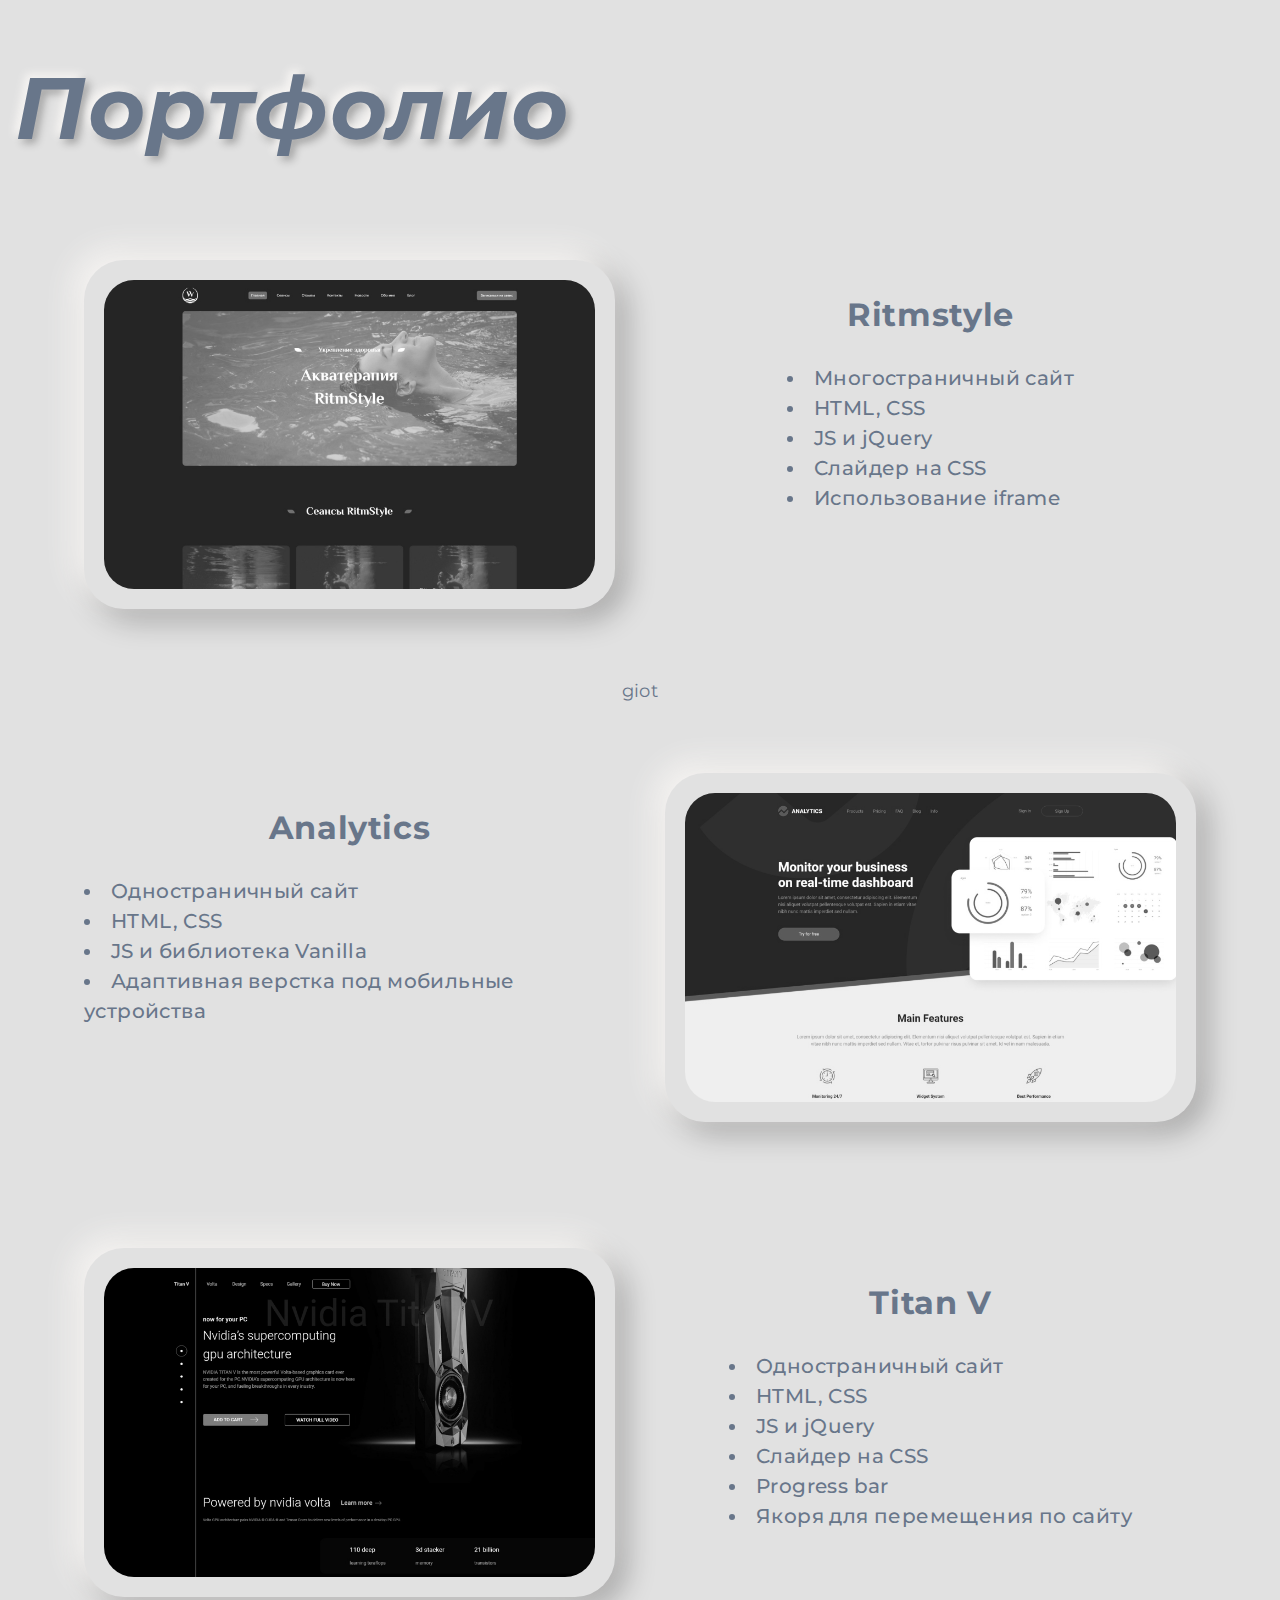
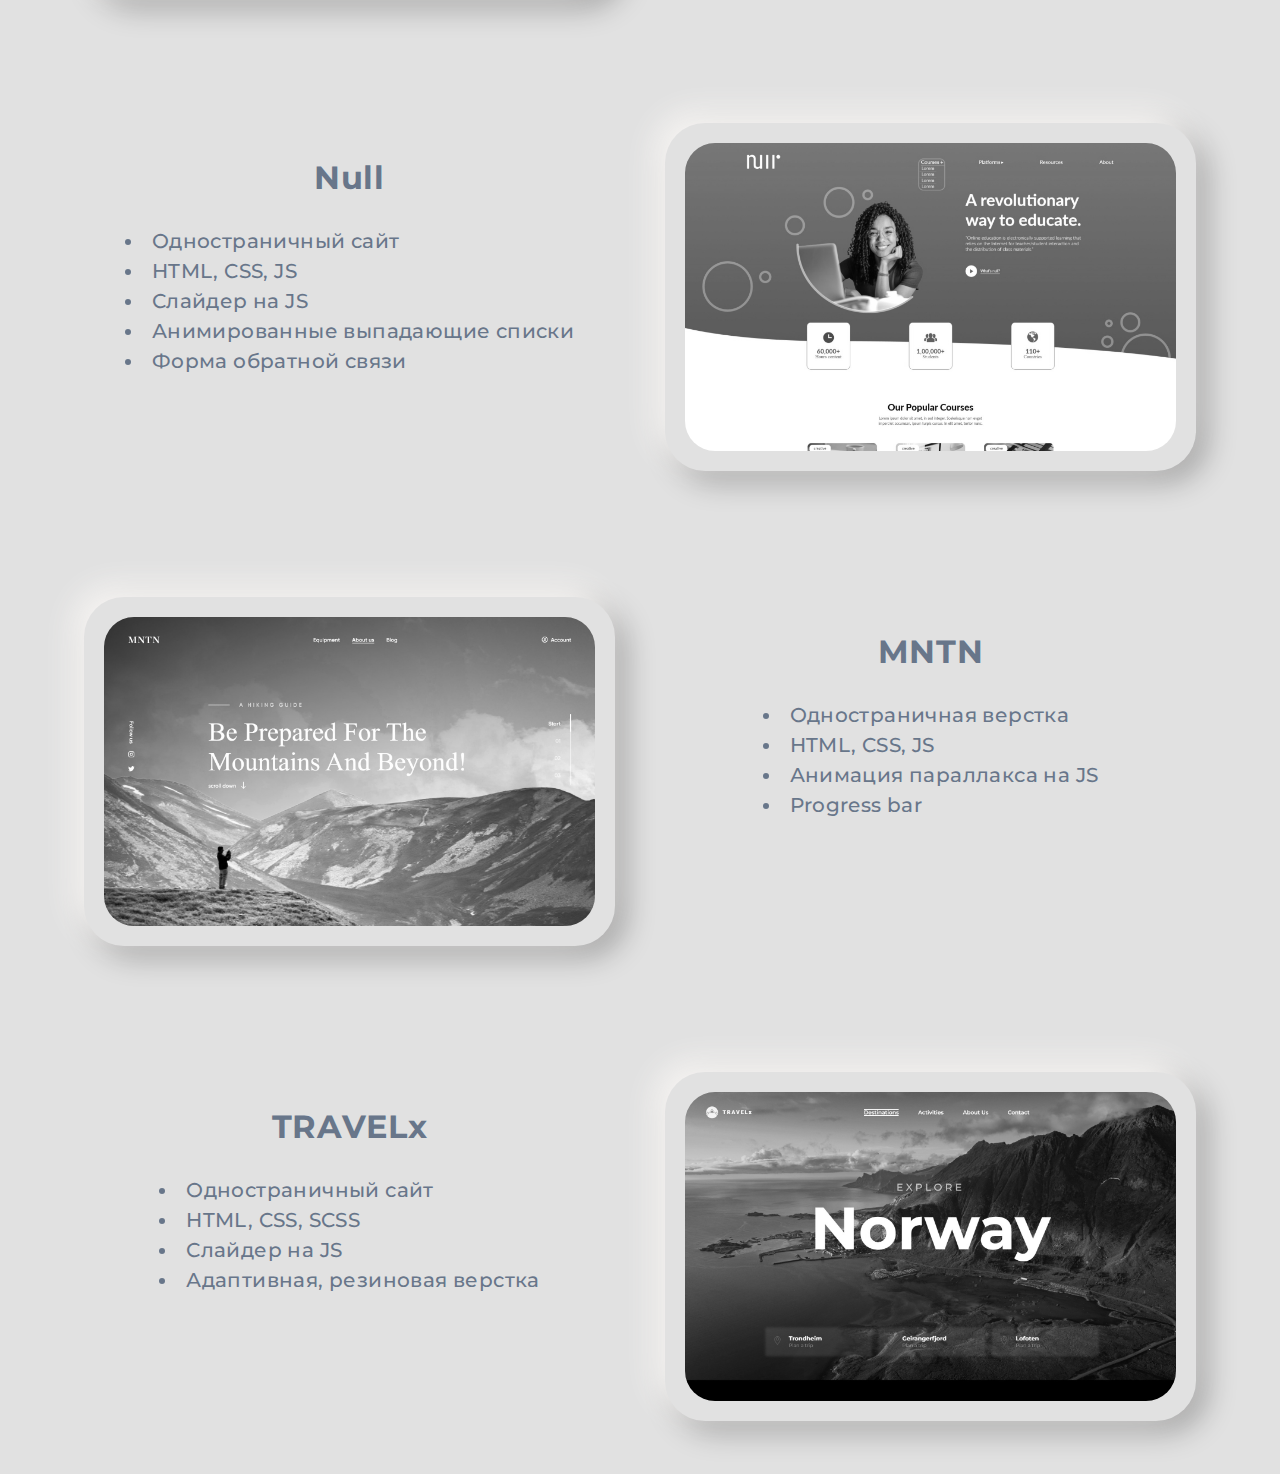
==== commit 2a014961: "add second page with portfolio" ====
--- a/portf.html
+++ b/portf.html
@@ -1,4 +1,3 @@
-<<<<<<< HEAD:portf.html
 <!DOCTYPE html>
 <html lang="en">
 <head>
@@ -7,7 +6,7 @@
 	<link rel="stylesheet" href="img/portfolio/style.css">
 	<link rel="stylesheet" href="css/light-theme.css" id="style_theme">
 	<link rel="icon" href="img/favicon.ico" type="image/x-icon">
-	<link rel="preconnect" href="https://fonts.googleapis.com">
+	<link rgitel="preconnect" href="https://fonts.googleapis.com">
 	<link rel="preconnect" href="https://fonts.gstatic.com" crossorigin>
 	<link href="https://fonts.googleapis.com/css2?family=Montserrat:ital,wght@0,100;0,200;0,300;0,400;0,500;0,600;0,700;1,700&display=swap" rel="stylesheet">
 	<meta name="viewport" content="width=device-width, initial-scale=1.0">
@@ -59,7 +58,7 @@
                                </ul>
                             <!-- </span> -->
                         </div>
-                    </div>
+                    </div>giot
                     <div class="portf__block">
                         <a href="https://balanyukfed.github.io/Analytics/" class="portf__card" target="_blank">
         
@@ -149,156 +148,3 @@
     </div>
 <script type="text/javascript" src="js/portf.js"></script>
 </body>
-=======
-<!DOCTYPE html>
-<html lang="en">
-<head>
-    <meta charset="UTF-8">
-    <link rel="stylesheet" href="../css/style.css">
-	<link rel="stylesheet" href="../img/portfolio/style.css">
-	<link rel="stylesheet" href="../css/light-theme.css" id="style_theme">
-	<link rel="icon" href="../img/favicon.ico" type="image/x-icon">
-	<link rel="preconnect" href="https://fonts.googleapis.com">
-	<link rel="preconnect" href="https://fonts.gstatic.com" crossorigin>
-	<link href="https://fonts.googleapis.com/css2?family=Montserrat:ital,wght@0,100;0,200;0,300;0,400;0,500;0,600;0,700;1,700&display=swap" rel="stylesheet">
-	<meta name="viewport" content="width=device-width, initial-scale=1.0">
-    <title>Баланюк Никита - Портфолио</title>
-    <style>
-        .title{
-            text-align: center;
-        }
-        .subtitle{
-            margin: 0 auto;
-            text-align: left;
-        }
-        .subtitle li{
-            list-style: inside;
-        }
-        .portf__desc{
-            padding: 0;
-            text-align: center;
-            display: flex;
-            flex-direction: column;
-            align-items: center;
-        }
-        .portf__card::before{
-            background: none;
-        }
-    </style>
-</head>
-<body>
-    <div class="wrapper">
-        <div class="container">
-            <div class="portfolio">
-                <div class="word">Портфолио</div>
-                <div class="portf__frame">
-                    <div class="portf__block">
-                        <a href="https://balanyukfed.github.io/Ritmstyle/" class="portf__card" target="_blank">
-                            
-                        </a>
-                        <div class="portf__desc">
-                            <div class="title">
-                                Ritmstyle
-                            </div>
-                            <!-- <span class="subtitle"> -->
-                               <ul class="subtitle">
-                                <li>Многостраничный сайт</li>
-                                <li>HTML, CSS</li>
-                                <li>JS и jQuery</li>
-                                <li>Слайдер на CSS</li>
-                                <li>Использование iframe</li>
-                               </ul>
-                            <!-- </span> -->
-                        </div>
-                    </div>
-                    <div class="portf__block">
-                        <a href="https://balanyukfed.github.io/Analytics/" class="portf__card" target="_blank">
-        
-                        </a>
-                        <div class="portf__desc">
-                            <div class="title">
-                                Analytics
-                            </div>
-                            <ul class="subtitle">
-                                <li>Одностраничный сайт</li>
-                                <li>HTML, CSS</li>
-                                <li>JS и библиотека Vanilla</li>
-                                <li>Адаптивная верстка под мобильные устройства</li>
-                            </ul>
-                        </div>
-                    </div>
-                    <div class="portf__block">
-                        <a href="https://balanyukfed.github.io/TitanV/" class="portf__card" target="_blank">
-                            
-                        </a>
-                        <div class="portf__desc">
-                            <div class="title">
-                                Titan V
-                            </div>
-                            <ul class="subtitle">
-                                <li>Одностраничный сайт</li>
-                                <li>HTML, CSS</li>
-                                <li>JS и jQuery</li>
-                                <li>Слайдер на CSS</li>
-                                <li>Progress bar</li>
-                                <li>Якоря для перемещения по сайту</li>
-                            </ul>
-                        </div>
-                    </div>
-                    <div class="portf__block">
-                        <a href="https://balanyukfed.github.io/Null/" class="portf__card" target="_blank">
-                            
-                        </a>
-                        <div class="portf__desc">
-                            <div class="title">
-                                Null
-                            </div>
-                            <ul class="subtitle">
-                                <li>Одностраничный сайт</li>
-                                <li>HTML, CSS, JS</li>
-                                <li>Слайдер на JS</li>
-                                <li>Анимированные выпадающие списки</li>
-                                <li>Форма обратной связи</li>
-                            </ul>
-                        </div>
-                    </div>
-                    <div class="portf__block">
-                        <a href="" class="portf__card" target="_blank">
-                            
-                        </a>
-                        <div class="portf__desc">
-                            <div class="title">
-                                MNTN
-                            </div>
-                            <ul class="subtitle">
-                                <li>Одностраничная верстка</li>
-                                <li>HTML, CSS, JS</li>
-                                <li>Анимация параллакса на JS</li>
-                                <li>Progress bar</li>
-                            </ul>
-                        </div>
-                    </div>
-                    <div class="portf__block">
-                        <a href="https://balanyukfed.github.io/TRAVELx/" class="portf__card" target="_blank">
-                            
-                        </a>
-                        <div class="portf__desc">
-                            <div class="title">
-                                TRAVELx
-                            </div>
-                            <ul class="subtitle">
-                                <li>Одностраничный сайт</li>
-                                <li>HTML, CSS, SCSS</li>
-                                <li>Слайдер на JS</li>
-                                <li>Адаптивная, резиновая верстка</li>
-                            </ul>
-                        </div>
-                    </div>
-                </div>
-            </div>
-        </div>
-    </div>
-<script type="text/javascript" src="../js/portf.js"></script>
-</body>
->>>>>>> 4a38f74a4c4d8cbbc6f5f21ae378fa8dde653463:html/portf.html
-</html>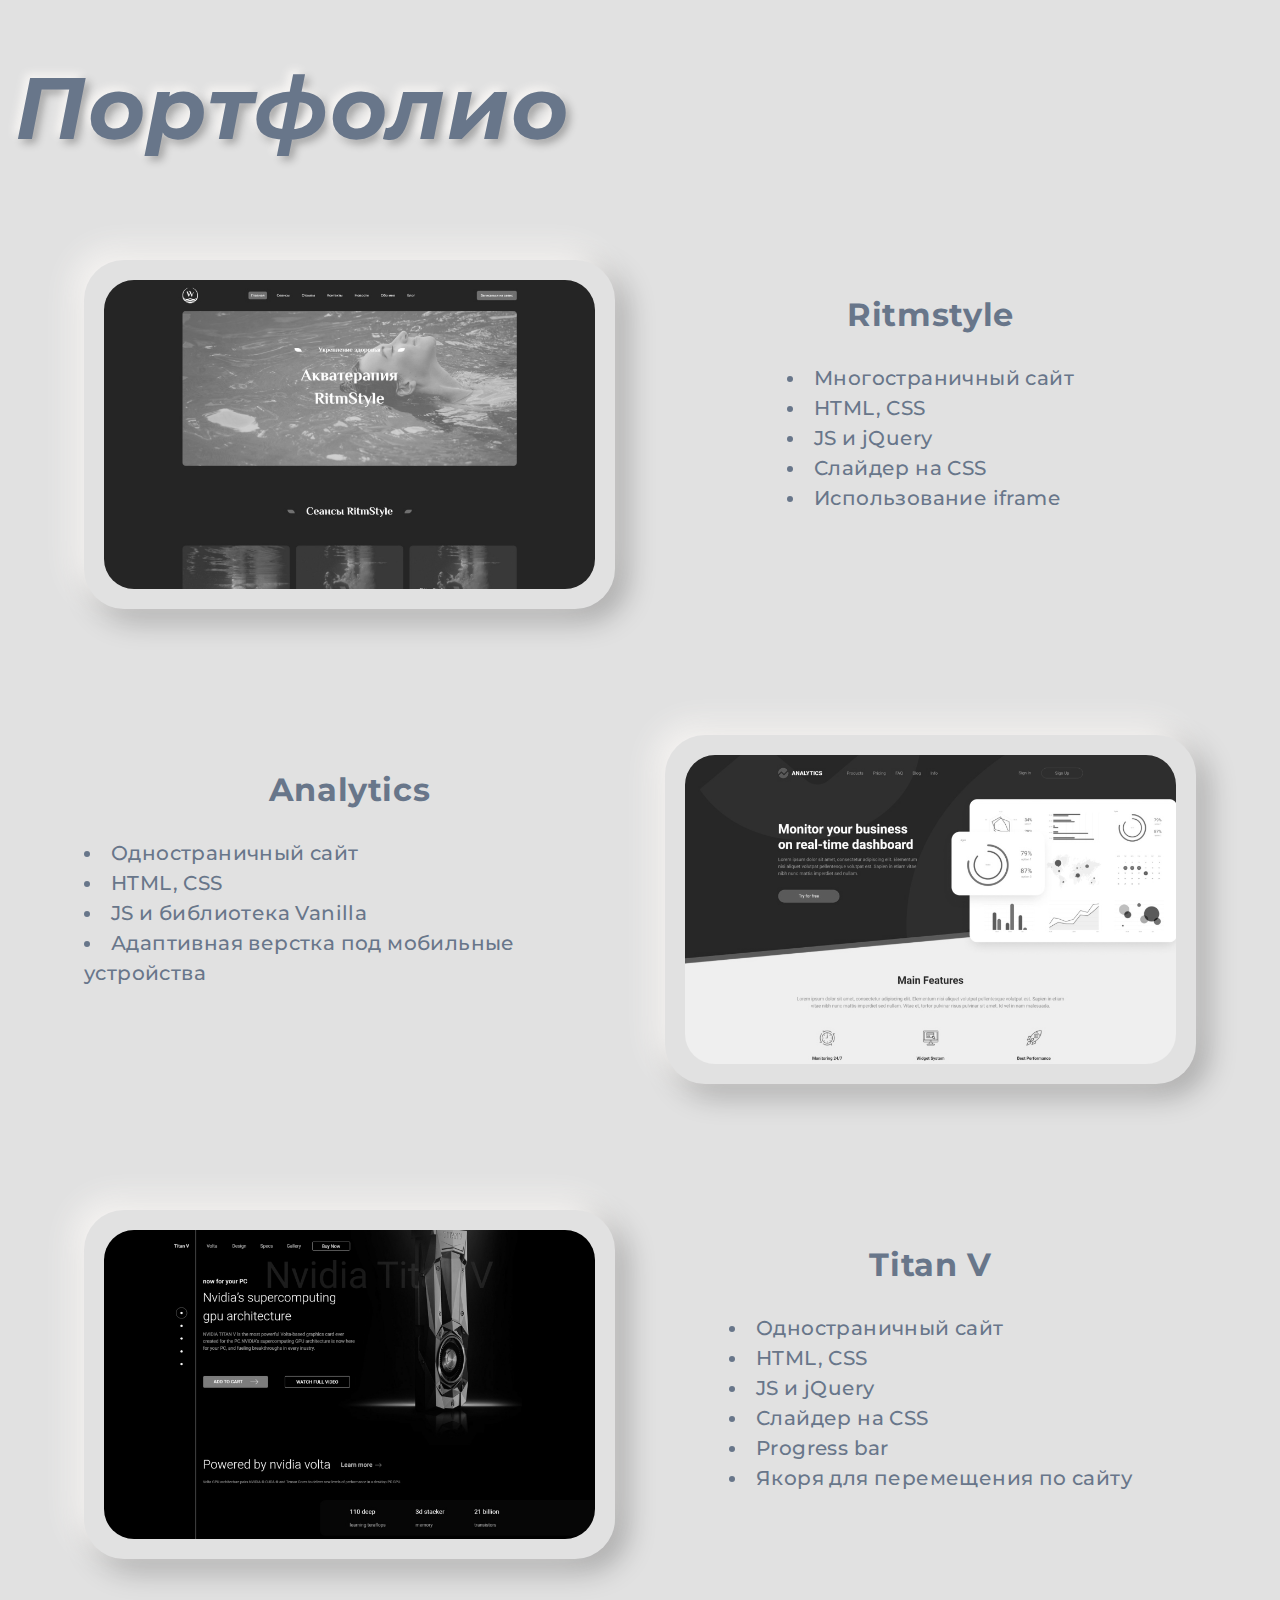
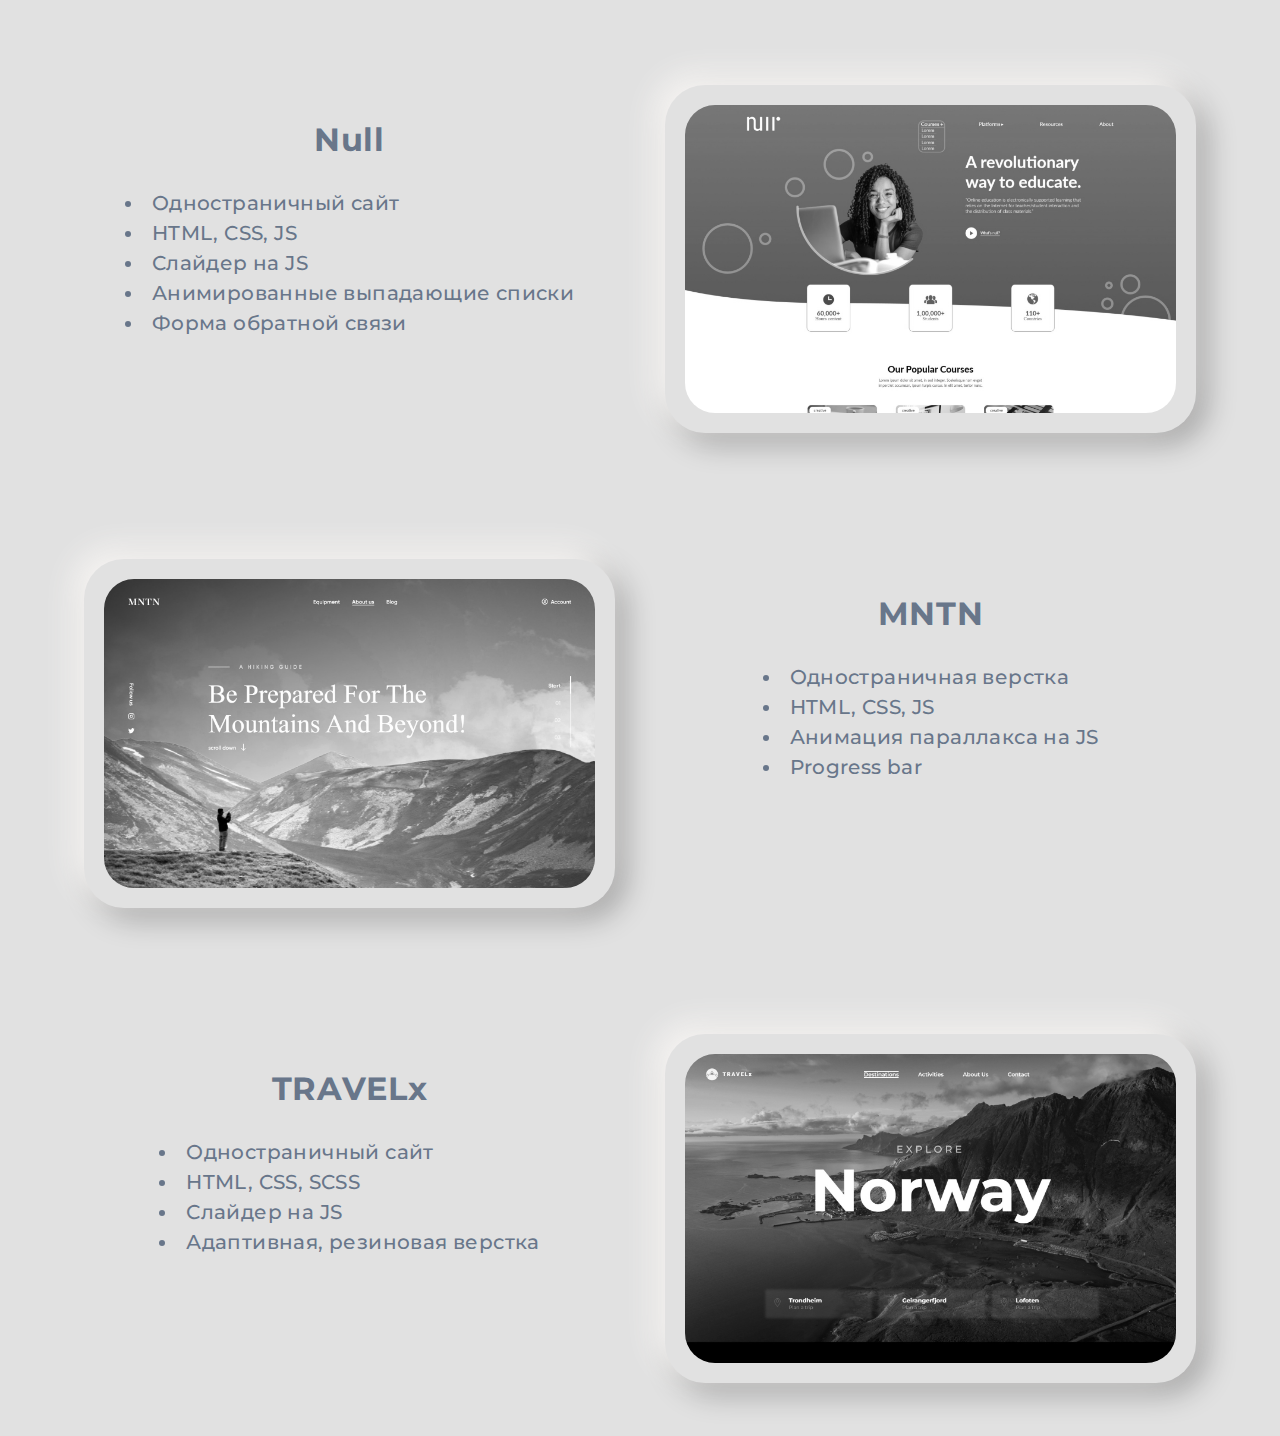
==== commit c4f873e1: "add second page with portfolio" ====
--- a/portf.html
+++ b/portf.html
@@ -58,7 +58,7 @@
                                </ul>
                             <!-- </span> -->
                         </div>
-                    </div>giot
+                    </div>
                     <div class="portf__block">
                         <a href="https://balanyukfed.github.io/Analytics/" class="portf__card" target="_blank">
         
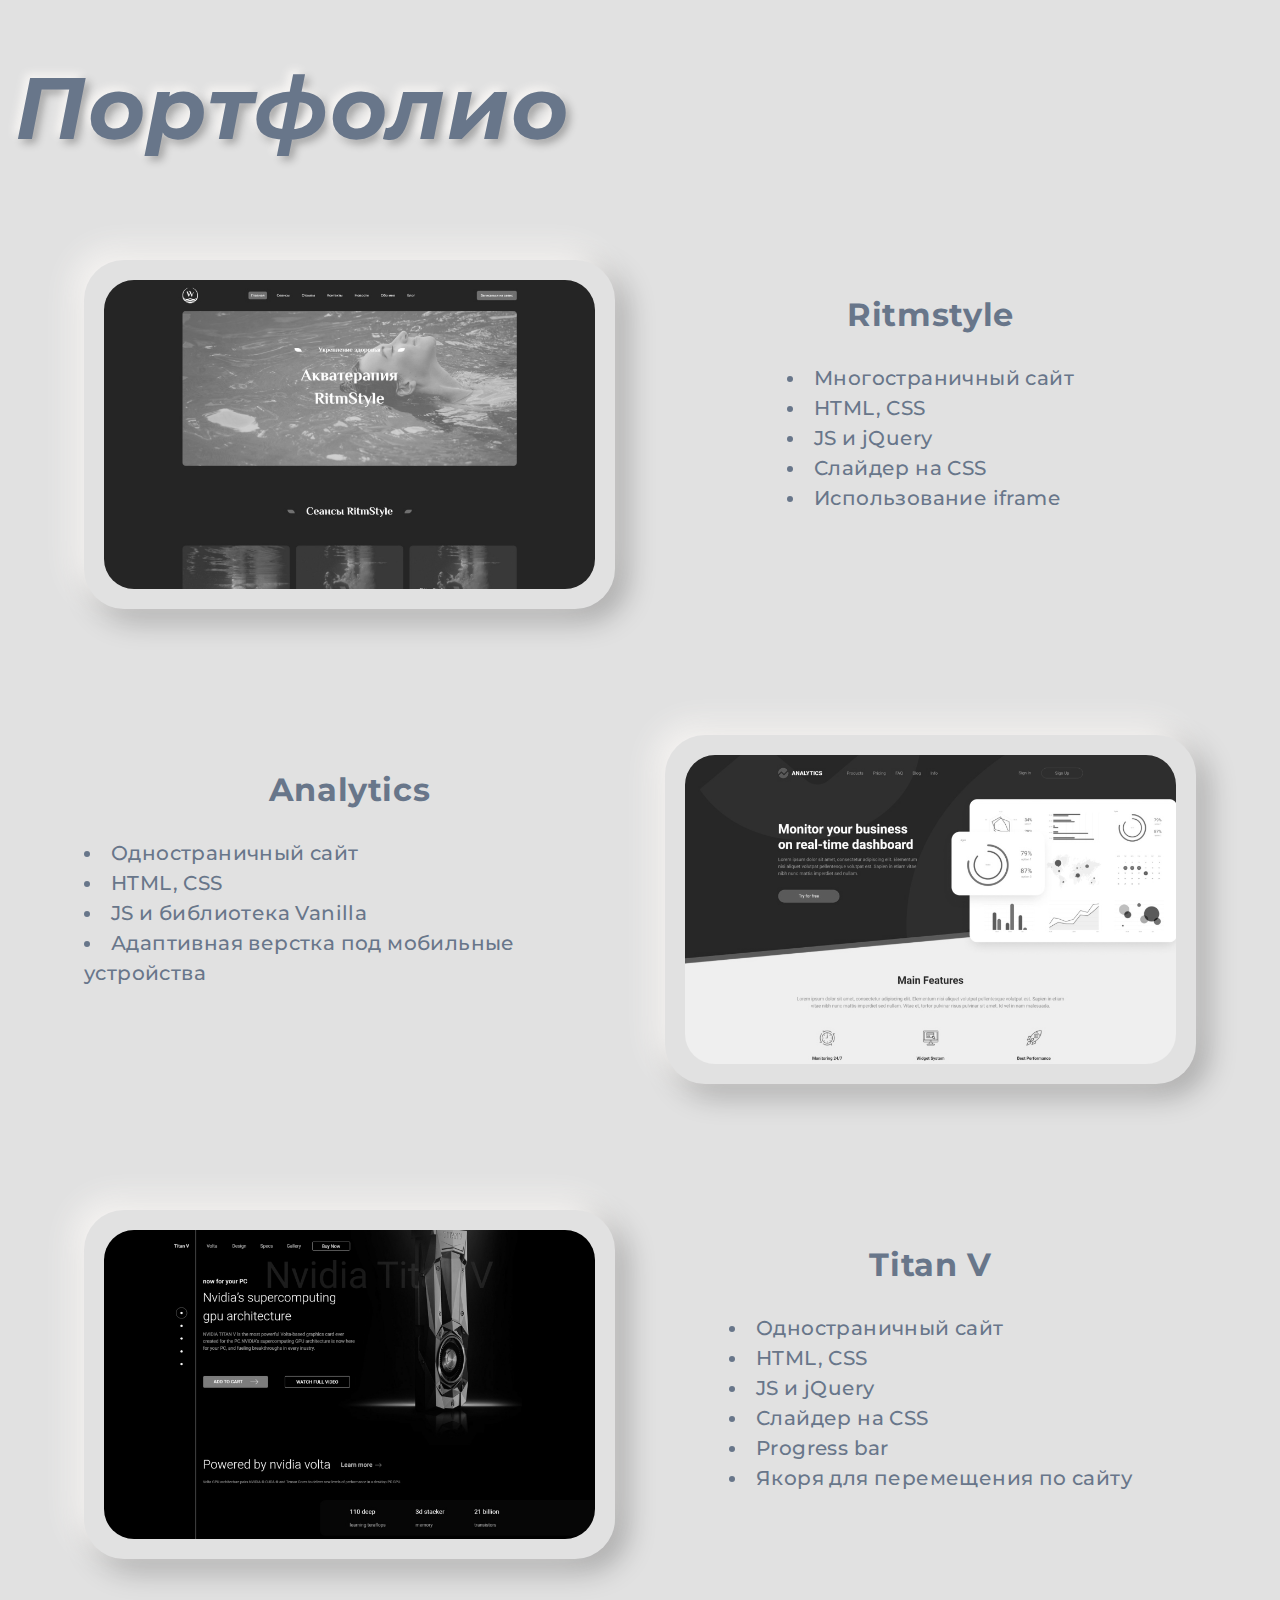
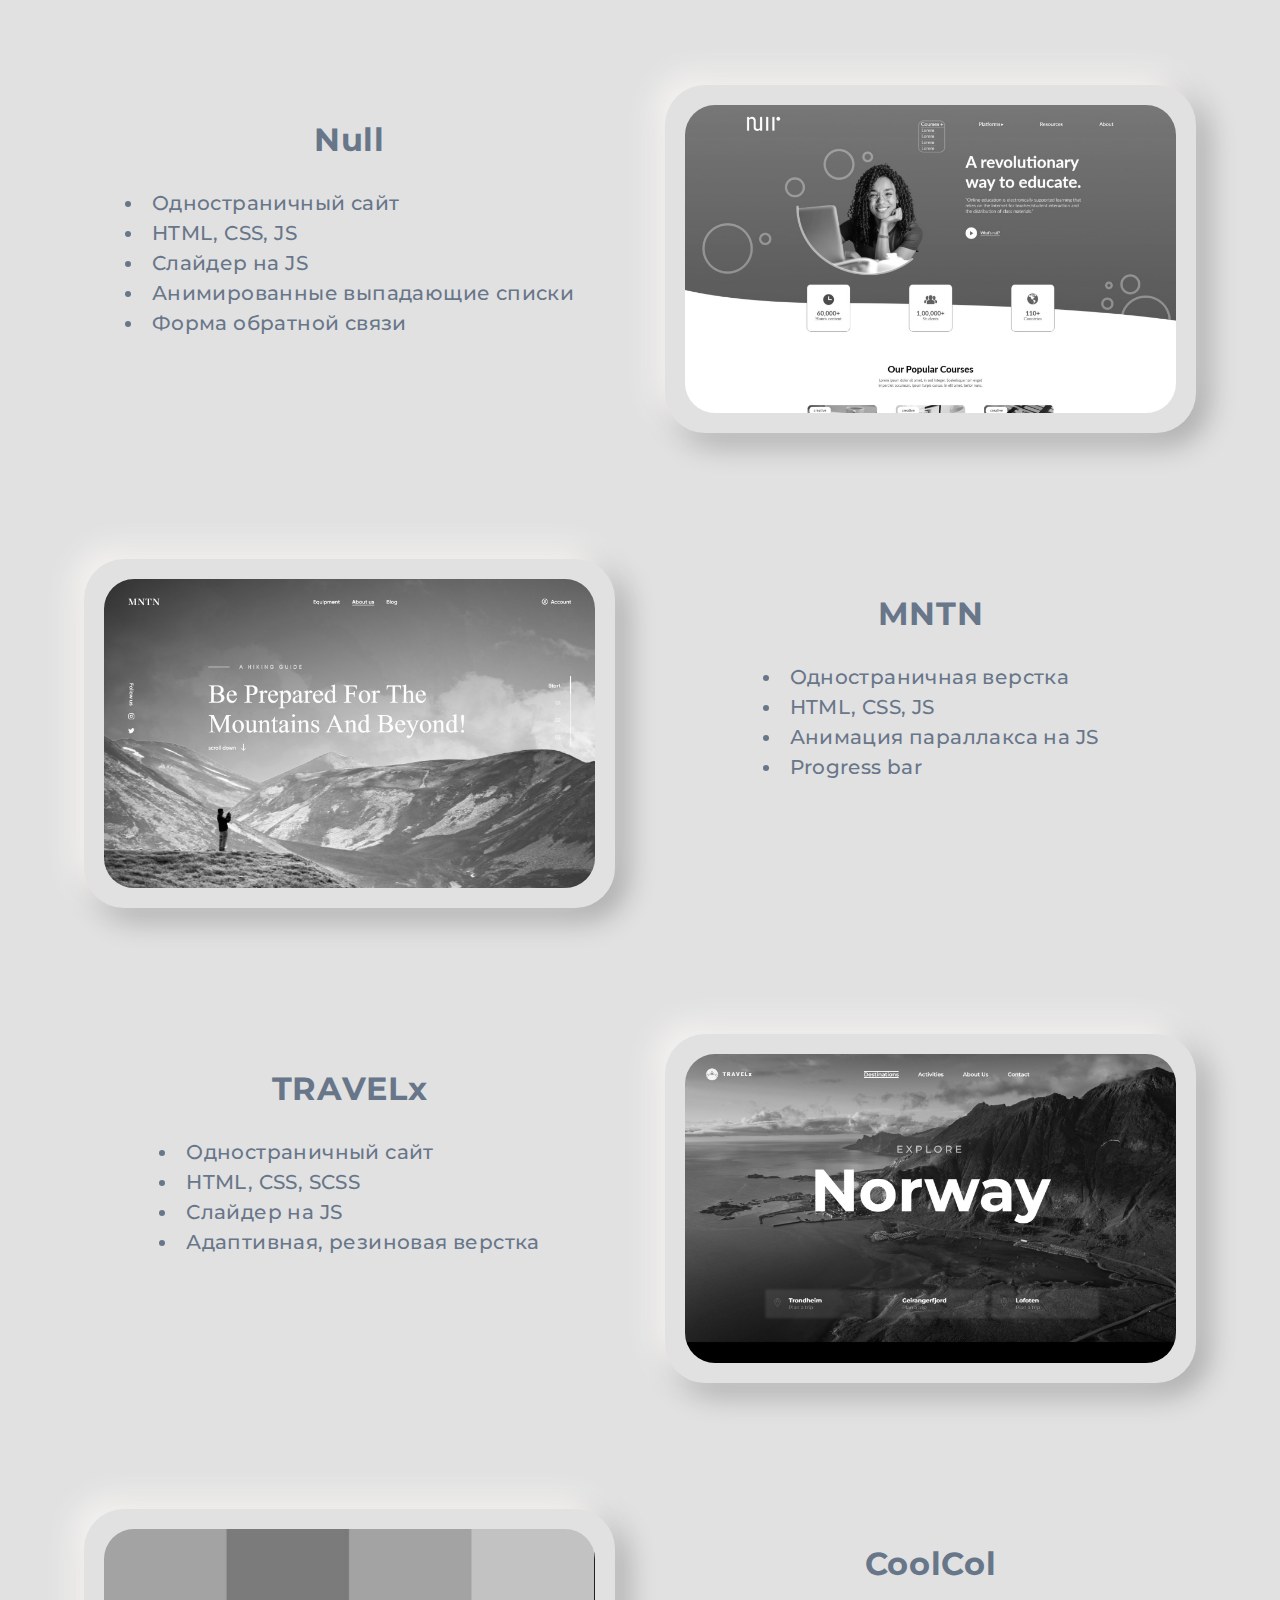
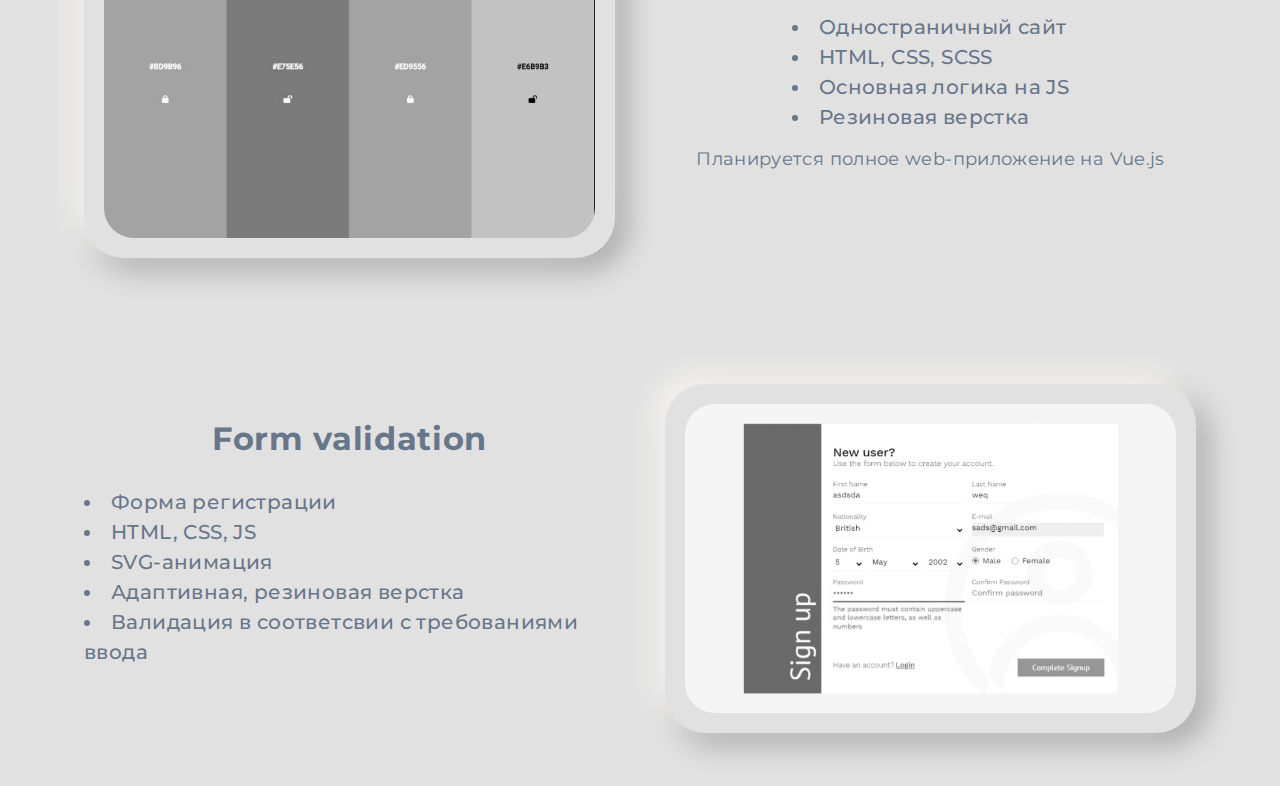
==== commit 81280d4e: "new blocks in portfolio page" ====
--- a/portf.html
+++ b/portf.html
@@ -30,7 +30,7 @@
             align-items: center;
         }
         .portf__card::before{
-            background: none;
+            background: none !important;
         }
     </style>
 </head>
@@ -142,6 +142,41 @@
                             </ul>
                         </div>
                     </div>
+                    <div class="portf__block">
+                        <a href="https://balanyukfed.github.io/CoolCol/" class="portf__card" target="_blank">
+                            
+                        </a>
+                        <div class="portf__desc">
+                            <div class="title">
+                                CoolCol
+                            </div>
+                            <ul class="subtitle">
+                                <li>Одностраничный сайт</li>
+                                <li>HTML, CSS, SCSS</li>
+                                <li>Основная логика на JS</li>
+                                <li>Резиновая верстка</li>
+                            </ul>
+                            <br>
+                            Планируется полное web-приложение на Vue.js
+                        </div>
+                    </div>
+                    <div class="portf__block">
+                        <a href="https://test-liart-two.vercel.app/" class="portf__card" target="_blank">
+                            
+                        </a>
+                        <div class="portf__desc">
+                            <div class="title">
+                                Form validation
+                            </div>
+                            <ul class="subtitle">
+                                <li>Форма регистрации</li>
+                                <li>HTML, CSS, JS</li>
+                                <li>SVG-анимация</li>
+                                <li>Адаптивная, резиновая верстка</li>
+                                <li>Валидация в соответсвии с требованиями ввода</li>
+                            </ul>
+                        </div>
+                    </div>
                 </div>
             </div>
         </div>
--- a/css/style.css
+++ b/css/style.css
@@ -661,6 +661,7 @@
 		}
 		.about_list {
 			flex-direction: column;
+			gap: 0;
 		}
 		.skills ul:first-child {
 			margin-bottom: 14px;
@@ -880,6 +881,15 @@
 	background: url("../img/portfolio/img6.jpeg");
 	background-size: cover;
 }
+.portf__block:nth-child(7) .portf__card::after{
+	background: url("../img/portfolio/img7.jpeg");
+	background-size: cover;
+}
+.portf__block:nth-child(8) .portf__card::after{
+	background: url("../img/portfolio/img8.jpeg");
+	background-size: 220%;
+	background-position: center;
+}
 
 .portf__card:hover::before {
 	cursor: pointer;
@@ -1162,6 +1172,7 @@
 	}
 	.effects__desc{
 	width: 100%;
+	padding: 0;
 	}
 	.portf__card.portf_portf1:before{
 		font-size: calc(9 * var(--ratio)) !important;
@@ -1174,6 +1185,9 @@
 
 
 @media (max-width: 600px){
+	.portf__card::before{
+		display: none;
+	}
 	.qualities__blocks{
 		padding: 0px 3vw;
 		height: 100%;
@@ -1216,10 +1230,40 @@
 	.qualities__subtitle{
 		display: none;
 	}
+	.effects__card{
+		visibility: hidden;
+	}
 	
 }
 
 @media (max-width: 480px){
+	.title{
+		margin-top: 0;
+	}
+	.qualities .title{
+		margin-top: 35px;
+		margin-bottom: 0;
+	}
+	.qualities__blocks{
+		margin-top: 20px;
+	}
+	.portf__frame{
+		margin-top: 20px;
+	}
+	.portf__block{
+		gap: 20px;
+	}
+	.subtitle{
+		font-size: 16px;
+		line-height: 24px;
+	}
+	.effects__block{
+		padding: 10px 20px;
+		margin-top: 20px;
+	}
+	.effects__desc{
+		gap: 20px;
+	}
 	@keyframes logoSwap{
 		to{
 			transform: translateX(0%) translateY(-30vh) scale(0.6);
--- a/css/light-theme.css
+++ b/css/light-theme.css
@@ -1,6 +1,6 @@
 :root {
 	--main-color: #e1e1e1 /*#E8E4E3 #E8EBED #EBF3FF*/;
-	--text-color: #68768A;
+	--text-color: rgb(104, 118, 138);
 	--placeholder-color: #A0ACBD;
 	--contrast-color: #FF8A00;
 	--dark-shadow-color: #0000004b /*#B4C1D5*/;
